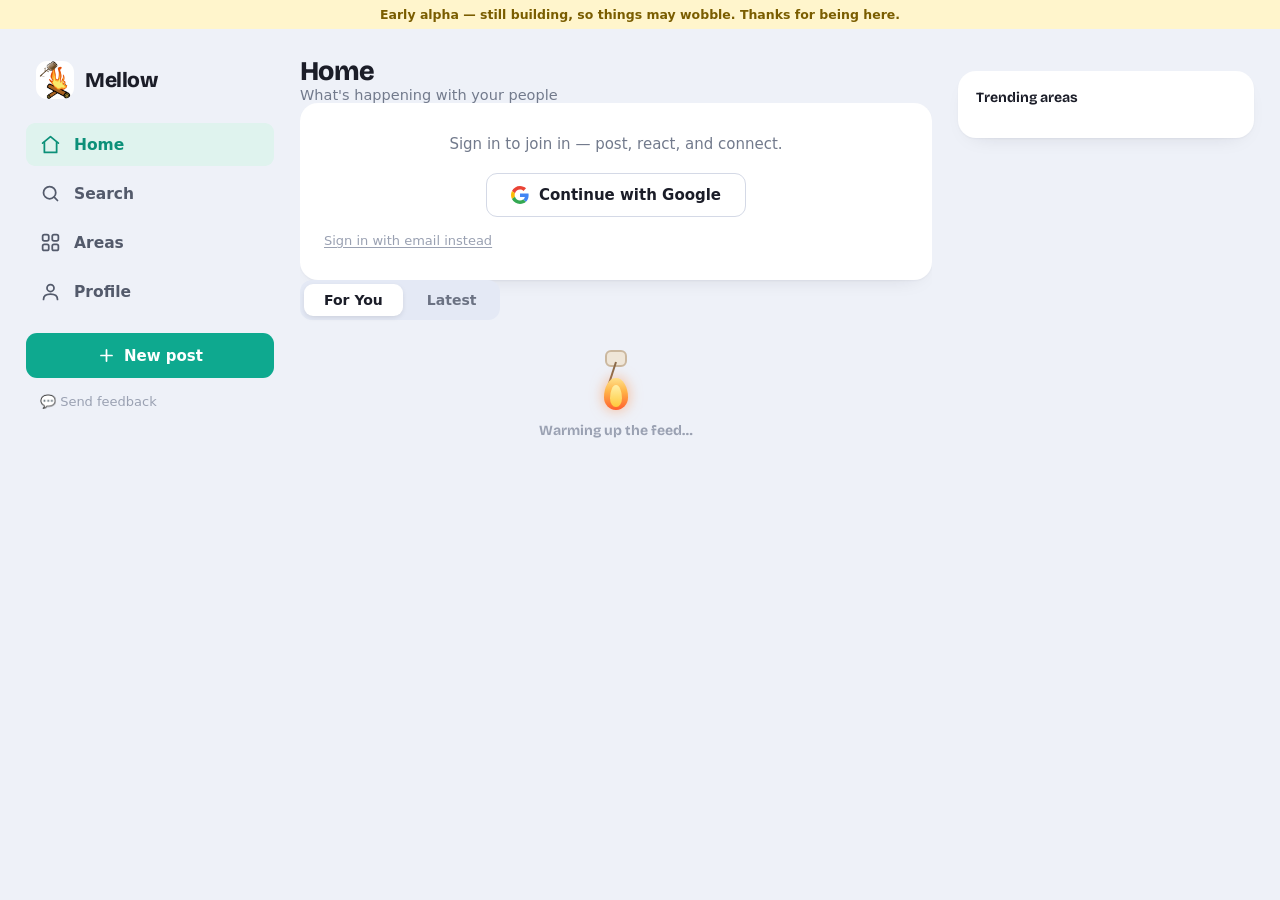
==== app/index.html @ 4ebd5c90 "Add PWA support so Android can install Mellow (WebAPK) Adds a web app manifest (standalone display, " ====
<html>
<head>
  <meta charset="utf-8" />
  <meta name="viewport" content="width=device-width, initial-scale=1" />
  <title>Mellow</title>
  <link rel="icon" href="logo.png" />
  <link rel="manifest" href="manifest.webmanifest" />
  <link rel="apple-touch-icon" href="icon-192.png" />
  <script>if('serviceWorker' in navigator){window.addEventListener('load',function(){navigator.serviceWorker.register('sw.js').catch(function(){});});}</script>
  <meta name="description" content="Social media that's actually on your side — a friendlier, safer place to be online." />
  <meta name="theme-color" content="#0ea98f" />
  <!-- Link preview (Open Graph / Twitter) -->
  <meta property="og:type" content="website" />
  <meta property="og:site_name" content="Mellow" />
  <meta property="og:title" content="Mellow" />
  <meta property="og:description" content="Social media that's actually on your side — a friendlier, safer place to be online." />
  <meta property="og:url" content="https://cooldude1259.github.io/my-social-media/app/index.html" />
  <meta property="og:image" content="https://cooldude1259.github.io/my-social-media/app/logo.png" />
  <meta property="og:image:alt" content="Mellow" />
  <meta name="twitter:card" content="summary_large_image" />
  <meta name="twitter:title" content="Mellow" />
  <meta name="twitter:description" content="Social media that's actually on your side — a friendlier, safer place to be online." />
  <meta name="twitter:image" content="https://cooldude1259.github.io/my-social-media/app/logo.png" />
  <link rel="preconnect" href="https://fonts.googleapis.com">
  <link rel="preconnect" href="https://fonts.gstatic.com" crossorigin>
  <link href="https://fonts.googleapis.com/css2?family=Bricolage+Grotesque:opsz,wght@12..96,500;12..96,600;12..96,700;12..96,800&family=Hanken+Grotesque:wght@400;500;600;700&display=swap" rel="stylesheet">
  <link rel="stylesheet" href="styles.css" />
  <!-- Tally feedback form (popup embed) -->
  <script async src="https://tally.so/widgets/embed.js"></script>
  <!-- Theme helpers: defined inline (no module/Supabase deps) so they are
       always callable from the console — applyTheme/setActiveStyle/etc. -->
  <script>
    (function () {
      var THEME_VARS = [
        'primary','primary-hover','primary-deep','primary-soft','brand-grad',
        'text','text-body','text-soft','text-muted','text-faint','placeholder',
        'bg','surface','surface-2','surface-3','surface-4',
        'border','border-2','border-strong','hairline',
        'like','danger','font-head','font-body',
        'radius-card','radius-btn','radius-pill','shadow-card'
      ];
      var STYLE_KEY = 'ce_active_style';
      function applyTheme(row) {
        if (!row) return;
        var root = document.documentElement.style;
        for (var i = 0; i < THEME_VARS.length; i++) {
          var key = THEME_VARS[i];
          var v = row[key];
          if (v == null) v = row[key.replace(/-/g, '_')];
          if (v != null && v !== '') root.setProperty('--' + key, String(v));
        }
      }
      function clearTheme() {
        var root = document.documentElement.style;
        for (var i = 0; i < THEME_VARS.length; i++) root.removeProperty('--' + THEME_VARS[i]);
      }
      function setActiveStyle(row) {
        applyTheme(row);
        try { localStorage.setItem(STYLE_KEY, JSON.stringify(row)); } catch (e) {}
      }
      function resetActiveStyle() {
        try { localStorage.removeItem(STYLE_KEY); } catch (e) {}
        clearTheme(); // reverts to the :root defaults in styles.css
      }
      window.applyTheme = applyTheme;
      window.clearTheme = clearTheme;
      window.setActiveStyle = setActiveStyle;
      window.resetActiveStyle = resetActiveStyle;
      // Apply a locally-saved style right away (no flash, no dependencies).
      try { var c = localStorage.getItem(STYLE_KEY); if (c) applyTheme(JSON.parse(c)); } catch (e) {}

      // Motion mode: calm by default, "more motion" is opt-in. The html class
      // gates extra animations (CSS) and the escape button (CSS shows it).
      var MOTION_KEY = 'mellow_more_motion';
      function setMoreMotion(on) {
        document.documentElement.classList.toggle('motion-more', !!on);
        try { localStorage.setItem(MOTION_KEY, on ? '1' : '0'); } catch (e) {}
        var t = document.getElementById('moreMotionToggle');
        if (t) t.checked = !!on;
      }
      window.setMoreMotion = setMoreMotion;
      window.isMoreMotion = function () { return document.documentElement.classList.contains('motion-more'); };
      try { if (localStorage.getItem(MOTION_KEY) === '1') document.documentElement.classList.add('motion-more'); } catch (e) {}

      // TADC mode: characters peek in from the bottom corners.
      var TADC_KEY = 'mellow_tadc';
      function setTadc(on) {
        document.documentElement.classList.toggle('tadc', !!on);
        try { localStorage.setItem(TADC_KEY, on ? '1' : '0'); } catch (e) {}
        var t = document.getElementById('tadcToggle');
        if (t) t.checked = !!on;
      }
      window.setTadc = setTadc;
      window.isTadc = function () { return document.documentElement.classList.contains('tadc'); };
      try { if (localStorage.getItem(TADC_KEY) === '1') document.documentElement.classList.add('tadc'); } catch (e) {}
    })();
  </script>
</head>
<body>
  <div id="toast"></div>
  <button id="motionOffBtn" data-act="motion-off">🎢 Turn off more motion</button>
  <div id="tadcOverlay" aria-hidden="true"></div>
  <img id="tadcLeft" class="tadc-corner tadc-left" src="scene.avif" alt="" aria-hidden="true" onerror="this.remove()" />
  <img id="tadcRight" class="tadc-corner tadc-right" src="pomni.avif" alt="" aria-hidden="true" onerror="this.remove()" />
  <div class="alpha-banner">Early alpha — still building, so things may wobble. Thanks for being here.</div>

  <!-- Mobile top bar -->
  <div class="mobile-top-bar">
    <div class="brand" style="padding:0">
      <div class="logo-mark" style="width:32px;height:32px;font-size:17px;border-radius:9px"><img src="logo.png" alt="Mellow" onerror="this.replaceWith(document.createTextNode('M'))"></div>
      <div class="brand-name" style="font-size:18px">Mellow</div>
    </div>
    <span class="av hidden" id="mobileAvatar" style="width:32px;height:32px;font-size:13px;background:var(--primary);cursor:pointer"></span>
  </div>

  <div class="shell">
    <!-- Sidebar -->
    <aside class="sidebar">
      <div class="brand">
        <div class="logo-mark"><img src="logo.png" alt="Mellow" onerror="this.replaceWith(document.createTextNode('M'))"></div>
        <div class="brand-name">Mellow</div>
      </div>
      <button class="nav-item active" id="navHome" data-screen="home">
        <svg viewBox="0 0 24 24" fill="none" stroke="currentColor" stroke-width="2" stroke-linecap="round" stroke-linejoin="round"><path d="M3 10.5 12 3l9 7.5"/><path d="M5 9.5V21h14V9.5"/></svg>
        Home
      </button>
      <button class="nav-item" id="navSearch" data-screen="search">
        <svg viewBox="0 0 24 24" fill="none" stroke="currentColor" stroke-width="2" stroke-linecap="round" stroke-linejoin="round"><circle cx="11" cy="11" r="7"/><path d="m20 20-3.2-3.2"/></svg>
        Search
      </button>
      <button class="nav-item" id="navAreas" data-screen="areas">
        <svg viewBox="0 0 24 24" fill="none" stroke="currentColor" stroke-width="2" stroke-linecap="round" stroke-linejoin="round"><rect x="3" y="3" width="7" height="7" rx="2"/><rect x="14" y="3" width="7" height="7" rx="2"/><rect x="3" y="14" width="7" height="7" rx="2"/><rect x="14" y="14" width="7" height="7" rx="2"/></svg>
        Areas
      </button>
      <button class="nav-item" id="navProfile" data-screen="profile">
        <svg viewBox="0 0 24 24" fill="none" stroke="currentColor" stroke-width="2" stroke-linecap="round" stroke-linejoin="round"><circle cx="12" cy="8" r="4"/><path d="M4 21c0-4 3.6-6 8-6s8 2 8 6"/></svg>
        Profile
      </button>
      <button class="new-post-btn" id="sidebarNewPost">
        <svg viewBox="0 0 24 24" fill="none" stroke="currentColor" stroke-width="2.2" stroke-linecap="round"><path d="M12 5v14M5 12h14"/></svg>
        New post
      </button>
      <div class="me-row hidden" id="sidebarMe">
        <span class="av" id="sidebarAvatar" style="width:38px;height:38px;font-size:15px;background:var(--primary)"></span>
        <div>
          <div class="me-name" id="sidebarName"></div>
          <div class="me-sub">You</div>
        </div>
      </div>
      <button class="signout-btn" data-act="feedback">💬 Send feedback</button>
      <button class="signout-btn hidden" id="signOutBtn">Sign out</button>
      <!-- kept hidden for JS compat -->
      <button class="hidden" id="myReportsBtn"></button>
      <button class="hidden" id="authUser"></button>
      <span class="hidden" id="userName"></span>
    </aside>

    <!-- Center column -->
    <main class="center-col">

      <!-- Home screen -->
      <div id="homeView">
        <div>
          <div class="page-head"><h1>Home</h1></div>
          <p class="page-sub">What's happening with your people</p>
        </div>
        <div class="chips hidden" id="areaStrip"></div>
        <div id="announcements"></div>

        <div class="signin-card" id="signinPrompt">
          <p>Sign in to join in — post, react, and connect.</p>
          <button class="btn-google" id="signInBtn">
            <svg viewBox="0 0 48 48" aria-hidden="true">
              <path fill="#EA4335" d="M24 9.5c3.54 0 6.71 1.22 9.21 3.6l6.85-6.85C35.9 2.38 30.47 0 24 0 14.62 0 6.51 5.38 2.56 13.22l7.98 6.19C12.43 13.72 17.74 9.5 24 9.5z"/>
              <path fill="#4285F4" d="M46.98 24.55c0-1.57-.15-3.09-.38-4.55H24v9.02h12.94c-.58 2.96-2.26 5.48-4.78 7.18l7.73 6c4.51-4.18 7.09-10.36 7.09-17.65z"/>
              <path fill="#FBBC05" d="M10.53 28.59c-.48-1.45-.76-2.99-.76-4.59s.27-3.14.76-4.59l-7.98-6.19C.92 16.46 0 20.12 0 24c0 3.88.92 7.54 2.56 10.78l7.97-6.19z"/>
              <path fill="#34A853" d="M24 48c6.48 0 11.93-2.13 15.89-5.81l-7.73-6c-2.15 1.45-4.92 2.3-8.16 2.3-6.26 0-11.57-4.22-13.47-9.91l-7.98 6.19C6.51 42.62 14.62 48 24 48z"/>
            </svg>
            Continue with Google
          </button>
          <button class="email-auth-toggle" id="emailAuthToggle">Sign in with email instead</button>
          <div class="email-auth-form" id="emailAuthForm">
            <input type="email" id="emailAuthEmail" placeholder="Email" autocomplete="email" />
            <input type="password" id="emailAuthPassword" placeholder="Password" autocomplete="current-password" />
            <button type="button" class="btn-email" id="emailAuthSubmit">Sign in</button>
            <div class="email-auth-err" id="emailAuthErr"></div>
          </div>
        </div>

        <div class="post-prompt hidden" id="postPrompt">
          <span class="av" id="promptAvatar" style="width:40px;height:40px;font-size:16px;background:var(--primary)"></span>
          <div class="post-prompt-fake">Share something with your people…</div>
          <button class="post-prompt-btn" id="postPromptBtn">Post</button>
        </div>

        <form class="composer-card hidden" id="composer">
          <div class="composer-row">
            <span class="av" id="composerAvatar" style="width:40px;height:40px;font-size:16px;background:var(--primary)"></span>
            <input class="composer-title-input" id="title" type="text" maxlength="200" placeholder="Add a title (optional)" />
          </div>
          <textarea class="composer-body-input" id="content" rows="3" maxlength="4000" placeholder="What do you want to share?"></textarea>
          <div class="composer-bar">
            <div class="area-picks" id="areaPicks"></div>
            <button type="submit" class="composer-submit" id="postBtn">Post</button>
          </div>
          <div class="status-msg" id="status"></div>
        </form>

        <div class="feed-tabs" id="feedToggle">
          <button class="feed-tab active" id="tabForYou">For You</button>
          <button class="feed-tab" id="tabLatest">Latest</button>
          <video id="tabTransition" class="tab-transition" muted playsinline preload="auto" aria-hidden="true"></video>
        </div>

        <div id="posts"><div class="mellow-loader"><div class="ml-stage"><span class="ml-marsh"></span><span class="ml-stick"></span><span class="ml-flame"></span></div><div class="ml-label">Warming up the feed…</div></div></div>
      </div>

      <!-- Search screen -->
      <div id="searchView" class="hidden">
        <div>
          <div class="page-head"><h1>Search</h1></div>
          <p class="page-sub">Find posts and people</p>
        </div>
        <div class="searchbox">
          <svg viewBox="0 0 24 24" fill="none" stroke="currentColor" stroke-width="2" stroke-linecap="round" stroke-linejoin="round"><circle cx="11" cy="11" r="7"/><path d="m20 20-3.2-3.2"/></svg>
          <input id="searchInput" type="text" placeholder="Search posts and people…" autocomplete="off" />
          <button class="search-clear-btn hidden" id="searchClear">×</button>
        </div>
        <!-- hidden legacy refs -->
        <div class="hidden" id="searchBar"></div>
        <div id="searchResults"><p class="empty">Start typing to search…</p></div>
      </div>

      <!-- Areas screen -->
      <div id="areasView" class="hidden">
        <div>
          <div class="page-head"><h1>Areas</h1></div>
          <p class="page-sub">Jump into a corner of the community</p>
        </div>
        <div class="areas-grid" id="areasGrid"></div>
        <button class="suggest-area-btn-big" id="suggestAreaTrigger" style="margin-top:14px">+ Suggest an area</button>
      </div>

      <!-- Profile screen -->
      <div id="profileView" class="hidden">
        <div id="profileBody"></div>
      </div>

      <!-- My Reports screen -->
      <div id="myReportsView" class="hidden">
        <div class="page-head" style="margin-bottom:4px"><h1>My Reports</h1></div>
        <p class="page-sub" style="margin-bottom:16px">Track the status of your submitted reports</p>
        <!-- hidden legacy button -->
        <button class="hidden" id="backToFeedBtn"></button>
        <button class="hidden" id="backBtn"></button>
        <div id="reportsList"><p class="empty">No reports yet.</p></div>
      </div>

    </main>

    <!-- Right rail -->
    <aside class="right-rail">
      <div id="railAnnouncement"></div>
      <div class="rail-card">
        <img class="rail-gif" src="trending.gif" alt="" aria-hidden="true" onerror="this.remove()" />
        <p class="rail-title">Trending areas</p>
        <div id="railAreas"></div>
      </div>
    </aside>
  </div>

  <!-- Mobile bottom tab bar -->
  <nav class="mobile-tabbar">
    <button class="tab-item active" data-screen="home">
      <svg viewBox="0 0 24 24" fill="none" stroke="currentColor" stroke-width="2" stroke-linecap="round" stroke-linejoin="round"><path d="M3 10.5 12 3l9 7.5"/><path d="M5 9.5V21h14V9.5"/></svg>
      Home
    </button>
    <button class="tab-item" data-screen="search">
      <svg viewBox="0 0 24 24" fill="none" stroke="currentColor" stroke-width="2" stroke-linecap="round" stroke-linejoin="round"><circle cx="11" cy="11" r="7"/><path d="m20 20-3.2-3.2"/></svg>
      Search
    </button>
    <button class="fab-tab" id="fabNewPost">
      <svg viewBox="0 0 24 24" fill="none" stroke="currentColor" stroke-width="2.4" stroke-linecap="round"><path d="M12 5v14M5 12h14"/></svg>
    </button>
    <button class="tab-item" data-screen="areas">
      <svg viewBox="0 0 24 24" fill="none" stroke="currentColor" stroke-width="2" stroke-linecap="round" stroke-linejoin="round"><rect x="3" y="3" width="7" height="7" rx="2"/><rect x="14" y="3" width="7" height="7" rx="2"/><rect x="3" y="14" width="7" height="7" rx="2"/><rect x="14" y="14" width="7" height="7" rx="2"/></svg>
      Areas
    </button>
    <button class="tab-item" data-screen="profile">
      <svg viewBox="0 0 24 24" fill="none" stroke="currentColor" stroke-width="2" stroke-linecap="round" stroke-linejoin="round"><circle cx="12" cy="8" r="4"/><path d="M4 21c0-4 3.6-6 8-6s8 2 8 6"/></svg>
      Profile
    </button>
  </nav>

  <!-- Report Modal -->
  <div class="modal-overlay" id="reportModal">
    <div class="modal-dialog">
      <button class="modal-close" id="reportModalClose">×</button>
      <div class="modal-header">Report <span id="reportWhat"></span></div>
      <div class="modal-body">
        <textarea id="reportReason" maxlength="1000" placeholder="Tell us why you're reporting this (required)"></textarea>
        <div id="reportStatus" style="text-align:center;min-height:20px;font-size:14px;color:var(--primary)"></div>
      </div>
      <div class="modal-footer">
        <button class="btn-cancel" id="reportCancel">Cancel</button>
        <button class="btn-primary-modal" id="reportSubmit">Submit Report</button>
      </div>
    </div>
  </div>

  <!-- Suggest Area Modal -->
  <div class="modal-overlay" id="suggestAreaModal">
    <div class="modal-dialog">
      <button class="modal-close" id="suggestAreaClose">×</button>
      <div class="modal-header">Suggest an Area</div>
      <div class="modal-body">
        <p style="color:#727a8c;font-size:13px">Suggestions are reviewed by admins. You'll stay anonymous.</p>
        <input id="suggestAreaName" type="text" maxlength="50" placeholder="Area name (required)" />
        <textarea id="suggestAreaReason" maxlength="300" placeholder="Why would this be useful? (optional)" style="min-height:80px"></textarea>
        <div id="suggestAreaStatus" style="text-align:center;min-height:18px;font-size:14px;color:var(--primary)"></div>
      </div>
      <div class="modal-footer">
        <button class="btn-cancel" id="suggestAreaCancel">Cancel</button>
        <button class="btn-primary-modal" id="suggestAreaSubmit">Submit Suggestion</button>
      </div>
    </div>
  </div>

  <!-- Settings Modal -->
  <div class="modal-overlay" id="settingsModal">
    <div class="modal-dialog">
      <button class="modal-close" data-act="close-settings">×</button>
      <div class="modal-header">⚙️ Settings</div>
      <div class="modal-body">
        <label class="setting-row">
          <div class="setting-text">
            <div class="setting-title">Add more motion</div>
            <div class="setting-sub">Mellow keeps things calm by default. Turn this on for extra playful animation — you can switch it off any time from the button up top.</div>
          </div>
          <span class="switch"><input type="checkbox" id="moreMotionToggle" /><span class="switch-track"></span></span>
        </label>
        <label class="setting-row">
          <div class="setting-text">
            <div class="setting-title">🎪 TADC mode</div>
            <div class="setting-sub">A little circus chaos — friends peek in from the bottom corners.</div>
          </div>
          <span class="switch"><input type="checkbox" id="tadcToggle" /><span class="switch-track"></span></span>
        </label>
      </div>
      <div class="modal-footer">
        <button class="btn-primary-modal" data-act="close-settings">Done</button>
      </div>
    </div>
  </div>

  <script type="module" src="script.js"></script>
</body>
</html>
---- app/styles.css ----
/* ===========================================================================
   Mellow — design tokens
   Edit a value here once and it updates everywhere it's used below.
   =========================================================================== */
:root{
  /* Brand / primary */
  --primary:#0ea98f;
  --primary-hover:#0b8f78;
  --primary-deep:#0c9079;
  --primary-soft:#dff3ee;
  --brand-grad:linear-gradient(135deg,#19c3a6,#0e9f88);

  /* Text */
  --text:#1b1d28;
  --text-body:#3a4052;
  --text-soft:#535a6b;
  --text-muted:#727a8c;
  --text-faint:#9aa1b2;
  --placeholder:#b3bacb;

  /* Surfaces */
  --bg:#eef1f8;
  --surface:#fff;
  --surface-2:#f7f8fc;
  --surface-3:#f1f4fb;
  --surface-4:#e4e9f5;

  /* Borders */
  --border:#e6eaf3;
  --border-2:#dde3f0;
  --border-strong:#d4d9e6;
  --hairline:#eef1f7;

  /* Accents */
  --like:#ff4d6d;
  --danger:#e85555;

  /* Typography */
  --font-head:'Bricolage Grotesque',sans-serif;
  --font-body:'Hanken Grotesque',system-ui,sans-serif;

  /* Shape */
  --radius-card:18px;
  --radius-btn:11px;
  --radius-pill:999px;

  /* Elevation */
  --shadow-card:0 1px 2px rgba(27,29,40,.04),0 8px 24px -16px rgba(27,29,40,.22);

  /* Motion */
  --t:.12s;
  --ease-squish:cubic-bezier(.34,1.56,.64,1); /* springy bounce-back */
  --ease-soft:cubic-bezier(.22,.61,.36,1);    /* calm slow-out */
}

*,*::before,*::after{box-sizing:border-box;margin:0;padding:0}
body{font-family:var(--font-body);color:var(--text);background:var(--bg);min-height:100vh;-webkit-font-smoothing:antialiased}

/* Shell */
.shell{display:grid;grid-template-columns:248px minmax(0,1fr) 296px;gap:26px;padding:26px;align-items:start;max-width:1400px;margin:0 auto}

/* Sidebar */
.sidebar{position:sticky;top:26px;display:flex;flex-direction:column;gap:6px}
.brand{display:flex;align-items:center;gap:11px;padding:6px 10px 18px}
.logo-mark{width:38px;height:38px;border-radius:var(--radius-btn);background:var(--brand-grad);display:flex;align-items:center;justify-content:center;color:var(--surface);font-family:var(--font-head);font-weight:800;font-size:20px;flex:0 0 auto}
.logo-mark img{width:100%;height:100%;object-fit:contain;border-radius:inherit;display:block}
.logo-mark:has(img){background:none}
.brand-name{font-family:var(--font-head);font-weight:800;font-size:21px;letter-spacing:-.02em;color:var(--text)}
.nav-item{display:flex;align-items:center;gap:13px;padding:11px 14px;border-radius:9px;color:var(--text-soft);font-weight:600;font-size:15.5px;cursor:pointer;border:none;background:none;text-align:left;width:100%;transition:background var(--t),color var(--t);font-family:var(--font-body)}
.nav-item:hover{background:var(--surface-4)}
.nav-item.active{background:var(--primary-soft);color:var(--primary-deep);font-weight:700}
.nav-item svg{width:21px;height:21px;flex:0 0 auto}
.new-post-btn{margin-top:14px;display:flex;align-items:center;justify-content:center;gap:8px;background:var(--primary);color:var(--surface);border:none;font-family:var(--font-body);font-weight:700;font-size:15px;padding:13px;border-radius:var(--radius-btn);cursor:pointer;transition:background var(--t);width:100%}
.new-post-btn:hover{background:var(--primary-hover)}
.new-post-btn svg{width:19px;height:19px;flex:0 0 auto}
.me-row{display:flex;align-items:center;gap:11px;padding:12px 10px;border-radius:13px;cursor:pointer;margin-top:16px;transition:background var(--t)}
.me-row:hover{background:var(--surface-4)}
.me-name{font-weight:700;font-size:14px;color:var(--text)}
.me-sub{font-size:12.5px;color:var(--text-faint)}
.signout-btn{margin-top:4px;background:none;border:none;color:var(--text-faint);font-family:var(--font-body);font-size:13px;padding:6px 14px;cursor:pointer;text-align:left;border-radius:9px;width:100%;transition:background var(--t)}
.signout-btn:hover{background:var(--surface-3);color:var(--text-soft)}

/* Center column */
.center-col{min-width:0;display:flex;flex-direction:column;gap:16px;padding-bottom:40px;overflow-x:clip}
#posts,#searchResults,#profilePosts{display:flex;flex-direction:column;gap:16px}

/* Right rail */
.right-rail{position:sticky;top:26px;display:flex;flex-direction:column;gap:16px}
.rail-card{background:var(--surface);border-radius:var(--radius-card);padding:18px;box-shadow:var(--shadow-card)}
.rail-title{font-family:var(--font-head);font-size:14px;font-weight:700;color:var(--text);margin:0 0 14px}
.ann-card{background:linear-gradient(135deg,#fff4ec,#ffe9ef);border:1px solid #ffd9c2;border-radius:var(--radius-card);padding:17px}
.ann-label{font-family:var(--font-head);font-size:11px;font-weight:800;letter-spacing:.08em;text-transform:uppercase;color:#ff6b3d;margin:0 0 7px}
.ann-title-text{font-family:var(--font-head);font-size:16px;font-weight:700;margin:0 0 5px;color:var(--text)}
.ann-body-text{font-size:13.5px;line-height:1.5;color:#6a5043;margin:0}
.rail-row{display:flex;align-items:center;gap:11px;padding:9px 0;cursor:pointer}
.rail-row+.rail-row{border-top:1px solid var(--surface-3)}
.rail-row-name{font-weight:700;font-size:14px}
.rail-row-sub{font-size:12.5px;color:var(--text-faint)}
.rail-count{margin-left:auto;font-size:13px;font-weight:700;color:var(--primary)}

/* Avatars */
.av{border-radius:50%;display:flex;align-items:center;justify-content:center;color:var(--surface);font-weight:700;font-family:var(--font-body);flex:0 0 auto;line-height:1;object-fit:cover}
img.av{background:var(--surface-4)}

/* Page header */
.page-head{display:flex;align-items:baseline;gap:12px}
.page-head h1{font-family:var(--font-head);font-size:27px;font-weight:800;letter-spacing:-.02em}
.page-sub{color:var(--text-muted);font-size:14.5px}

/* Area chips */
.chips{display:flex;gap:9px;overflow-x:auto;padding:2px 0 4px;scrollbar-width:none}
.chips::-webkit-scrollbar{display:none}
.chip{flex:0 0 auto;border:1px solid var(--border-2);background:var(--surface);color:#525a6c;font-family:var(--font-body);font-weight:600;font-size:13.5px;padding:8px 15px;border-radius:var(--radius-pill);cursor:pointer;display:flex;align-items:center;gap:7px;white-space:nowrap;transition:border-color var(--t)}
.chip:hover{border-color:#bcc6db}
.chip.active{color:var(--surface);border-color:transparent}
.chip-dot{width:8px;height:8px;border-radius:50%;flex:0 0 auto}
.suggest-chip{flex:0 0 auto;background:none;border:1px dashed #c2cbe0;color:var(--text-faint);font-family:var(--font-body);font-weight:600;font-size:13px;padding:8px 15px;border-radius:var(--radius-pill);cursor:pointer;white-space:nowrap;transition:border-color var(--t),color var(--t)}
.suggest-chip:hover{border-color:var(--text-faint);color:var(--text-soft)}

/* Post prompt */
.post-prompt{display:flex;align-items:center;gap:12px;background:var(--surface);border-radius:var(--radius-card);padding:13px 15px;box-shadow:var(--shadow-card);cursor:text}
.post-prompt-fake{flex:1;color:var(--text-faint);font-size:15px;font-weight:500}
.post-prompt-btn{flex:0 0 auto;background:var(--primary);color:var(--surface);border:none;font-family:var(--font-body);font-weight:700;font-size:14px;padding:9px 18px;border-radius:var(--radius-btn);cursor:pointer;transition:background var(--t)}
.post-prompt-btn:hover{background:var(--primary-hover)}

/* Composer */
.composer-card{background:var(--surface);border-radius:var(--radius-card);padding:18px;box-shadow:var(--shadow-card)}
.composer-row{display:flex;align-items:center;gap:11px;margin-bottom:13px}
.composer-title-input{width:100%;border:none;font-family:var(--font-head);font-weight:700;font-size:18px;color:var(--text);outline:none;background:none}
.composer-title-input::placeholder{color:var(--placeholder)}
.composer-body-input{width:100%;border:none;background:none;font-family:var(--font-body);font-size:15px;line-height:1.5;color:var(--text-body);outline:none;resize:none;min-height:62px}
.composer-body-input::placeholder{color:var(--placeholder)}
.composer-bar{display:flex;align-items:center;gap:9px;margin-top:6px;padding-top:13px;border-top:1px solid var(--hairline)}
.area-picks{display:flex;gap:7px;flex-wrap:wrap;flex:1;min-width:0}
.area-pick{border:1px solid var(--border-2);background:var(--surface);color:#525a6c;font-family:var(--font-body);font-weight:600;font-size:12.5px;padding:6px 12px;border-radius:var(--radius-pill);cursor:pointer;display:flex;align-items:center;gap:6px;transition:background var(--t);white-space:nowrap}
.area-pick.active{color:var(--surface);border-color:transparent}
.composer-submit{background:var(--primary);color:var(--surface);border:none;font-family:var(--font-body);font-weight:700;font-size:14.5px;padding:10px 22px;border-radius:var(--radius-btn);cursor:pointer;flex:0 0 auto;transition:background var(--t)}
.composer-submit:hover{background:var(--primary-hover)}
.composer-submit:disabled{background:#c2cbe0;cursor:default}

/* Feed tabs */
.feed-tabs{display:flex;gap:4px;background:var(--surface-4);padding:4px;border-radius:12px;width:max-content}
.feed-tab{border:none;background:none;font-family:var(--font-body);font-weight:700;font-size:14px;color:#6b7283;padding:8px 20px;border-radius:9px;cursor:pointer;transition:background var(--t),color var(--t)}
.feed-tab.active{background:var(--surface);color:var(--text);box-shadow:0 2px 6px -2px rgba(27,29,40,.18)}
.feed-tabs{position:relative}
.tab-transition{position:absolute;inset:0;width:100%;height:100%;object-fit:cover;border-radius:12px;opacity:0;pointer-events:none;transition:opacity .18s ease}
.tab-transition.show{opacity:1}

/* Post card */
.card{background:var(--surface);border-radius:var(--radius-card);padding:18px 19px;box-shadow:var(--shadow-card)}
.phead{display:flex;align-items:center;gap:11px;margin-bottom:13px}
.pinfo{min-width:0;flex:1}
.pauthor{font-weight:700;font-size:15px;color:var(--text);cursor:pointer;white-space:nowrap}
.pauthor.nolink{cursor:default}
.pmeta{font-size:12.5px;color:var(--text-faint)}
.abadge{font-size:11.5px;font-weight:700;padding:4px 10px;border-radius:var(--radius-pill);margin-left:auto;white-space:nowrap;flex:0 0 auto}
.ptitle{font-family:var(--font-head);font-size:18px;font-weight:700;letter-spacing:-.01em;margin:0 0 5px}
.pbody{font-size:15px;line-height:1.55;color:var(--text-body);margin:0;white-space:pre-wrap;word-break:break-word}
.ptags{display:flex;flex-wrap:wrap;gap:7px;margin-top:12px}
.ptag{font-size:12.5px;color:#677088;background:var(--surface-3);padding:4px 11px;border-radius:8px;font-weight:600}
.pacts{display:flex;align-items:center;gap:8px;margin-top:14px;padding-top:13px;border-top:1px solid var(--hairline)}
.pact{display:flex;align-items:center;gap:7px;border:none;background:none;color:#6b7283;font-family:var(--font-body);font-weight:600;font-size:14px;padding:7px 11px;border-radius:10px;cursor:pointer;transition:background var(--t)}
.pact:hover{background:var(--surface-3)}
.pact svg{width:18px;height:18px}
.pact.liked{color:var(--like)}
.pact.liked svg{fill:var(--like)}
.pact.del-act{margin-left:auto;color:var(--danger)}
.pact.del-act:hover{background:rgba(239,68,68,.08)}

/* Post menu */
.post-menu{position:relative;margin-left:auto}
.post-menu-btn{background:none;border:none;color:var(--text-faint);font-size:18px;line-height:1;cursor:pointer;padding:4px 8px;border-radius:8px;transition:background var(--t),color var(--t)}
.post-menu-btn:hover{background:var(--surface-3);color:var(--text-soft)}
.post-menu-dropdown{position:absolute;top:100%;right:0;background:var(--surface);border:1px solid var(--border);border-radius:12px;min-width:150px;box-shadow:0 4px 16px rgba(27,29,40,.14);z-index:100;display:none}
.post-menu-dropdown.open{display:block}
.post-menu-dropdown button{display:block;width:100%;text-align:left;background:none;border:none;color:var(--text-body);padding:10px 14px;font-size:14px;font-family:var(--font-body);cursor:pointer;transition:background var(--t)}
.post-menu-dropdown button:first-child{border-radius:11px 11px 0 0}
.post-menu-dropdown button:last-child{border-radius:0 0 11px 11px}
.post-menu-dropdown button:hover{background:var(--surface-3)}

/* Announcement feed banner */
.announcement{position:relative;border-radius:var(--radius-card);padding:17px 44px 17px 17px;background:linear-gradient(135deg,#fff4ec,#ffe9ef);border:1px solid #ffd9c2}
.announcement .ann-label{font-family:var(--font-head);font-size:11px;font-weight:800;letter-spacing:.08em;text-transform:uppercase;color:#ff6b3d;margin:0 0 7px}
.announcement .ann-title{font-family:var(--font-head);font-size:16px;font-weight:700;margin:0 0 5px;color:var(--text)}
.announcement .ann-body{font-size:13.5px;line-height:1.5;color:#6a5043;white-space:pre-wrap;word-break:break-word}
.announcement .ann-time{font-size:11px;color:var(--text-faint);margin-top:8px}
.announcement .ann-dismiss{position:absolute;top:10px;right:12px;cursor:pointer;color:var(--text-faint);background:none;border:none;font-size:20px;line-height:1;transition:color var(--t)}
.announcement .ann-dismiss:hover{color:var(--text-soft)}

/* Search */
.searchbox{display:flex;align-items:center;gap:10px;background:var(--surface);border:1px solid #e2e7f1;border-radius:14px;padding:12px 16px;box-shadow:0 1px 2px rgba(27,29,40,.04)}
.searchbox input{flex:1;border:none;outline:none;font-family:var(--font-body);font-size:15px;color:var(--text);background:none}
.searchbox input::placeholder{color:var(--placeholder)}
.searchbox svg{width:19px;height:19px;color:var(--text-faint);flex:0 0 auto}
.search-clear-btn{background:none;border:none;color:var(--text-faint);font-size:20px;cursor:pointer;line-height:1;padding:0 4px}
.search-clear-btn:hover{color:var(--text-soft)}
.search-heading{font-size:12px;font-weight:700;letter-spacing:.05em;text-transform:uppercase;color:var(--text-faint);margin:12px 2px 6px}
.user-result{display:flex;align-items:center;gap:12px;background:var(--surface);border-radius:14px;padding:13px 16px;cursor:pointer;box-shadow:0 1px 2px rgba(27,29,40,.04),0 8px 24px -18px rgba(27,29,40,.2);transition:transform var(--t)}
.user-result:hover{transform:translateY(-1px)}
.user-result-name{font-weight:700;font-size:14px;color:var(--text)}

/* Areas grid */
.areas-grid{display:grid;grid-template-columns:repeat(2,1fr);gap:14px}
.area-card{border-radius:var(--radius-card);padding:18px;cursor:pointer;color:var(--surface);position:relative;overflow:hidden;min-height:118px;display:flex;flex-direction:column;justify-content:flex-end;box-shadow:0 10px 26px -14px rgba(27,29,40,.5);transition:transform var(--t)}
.area-card:hover{transform:translateY(-2px)}
.area-icon{position:absolute;top:14px;right:15px;font-size:26px;opacity:.9}
.area-name{font-family:var(--font-head);font-size:19px;font-weight:800;margin:0}
.area-blurb{font-size:13px;opacity:.93;margin:4px 0 0;line-height:1.35}
.area-count{font-size:12.5px;opacity:.82;margin:7px 0 0;font-weight:600}
.suggest-area-btn-big{display:flex;align-items:center;justify-content:center;padding:14px;border-radius:var(--radius-card);border:2px dashed #c2cbe0;background:none;color:var(--text-faint);font-family:var(--font-body);font-weight:700;font-size:15px;cursor:pointer;transition:border-color var(--t),color var(--t);width:100%}
.suggest-area-btn-big:hover{border-color:var(--text-faint);color:var(--text-soft)}

/* Profile */
.profile-card{background:var(--surface);border-radius:20px;overflow:hidden;box-shadow:0 1px 2px rgba(27,29,40,.04),0 10px 30px -18px rgba(27,29,40,.3)}
.profile-banner{height:96px;background:linear-gradient(120deg,#0ea98f,#19c3a6 50%,#ffb347)}
.profile-inner{padding:0 22px 22px}
.profile-av{margin-top:-44px;border:5px solid var(--surface)}
.profile-name{font-family:var(--font-head);font-size:23px;font-weight:800;margin:11px 0 2px;letter-spacing:-.01em}
.profile-handle{color:#8b93a5;font-size:14px;margin:0}
.profile-bio{font-size:14.5px;line-height:1.55;color:var(--text-body);margin:13px 0}
.profile-stats{display:flex;gap:26px;margin:14px 0 4px}
.profile-stat b{font-family:var(--font-head);font-size:19px;font-weight:800;display:block}
.profile-stat span{font-size:12.5px;color:#8b93a5}
.ghost-btn{border:1px solid var(--border-strong);background:var(--surface);color:var(--text);font-family:var(--font-body);font-weight:700;font-size:14px;padding:9px 18px;border-radius:var(--radius-btn);cursor:pointer;transition:background var(--t);margin-top:10px}
.ghost-btn:hover{background:var(--surface-3)}
.section-label{font-size:12px;font-weight:700;letter-spacing:.05em;text-transform:uppercase;color:var(--text-faint);margin:16px 0 8px}
.profile-edit textarea{width:100%;background:var(--surface-2);border:1px solid var(--border);color:var(--text);border-radius:var(--radius-btn);padding:10px 12px;font-family:var(--font-body);font-size:14px;outline:none;margin-bottom:8px}
.profile-edit textarea:focus{border-color:var(--primary)}
.profile-audiences .label{font-size:12px;color:var(--text-faint);margin-bottom:6px}

/* Sign-in card */
.signin-card{background:var(--surface);border-radius:var(--radius-card);padding:32px 24px;text-align:center;box-shadow:var(--shadow-card)}
.signin-card p{color:var(--text-muted);margin-bottom:20px;font-size:15px}
.btn-google{display:inline-flex;align-items:center;gap:10px;background:var(--surface);color:var(--text);border:1px solid var(--border-strong);font-family:var(--font-body);font-weight:700;font-size:15px;padding:12px 24px;border-radius:var(--radius-btn);cursor:pointer;transition:background var(--t),box-shadow var(--t)}
.btn-google:hover{background:var(--surface-2);box-shadow:0 2px 8px rgba(27,29,40,.12)}
.btn-google svg{width:18px;height:18px}
.email-auth-toggle{display:block;margin-top:16px;font-size:13px;color:var(--text-faint);background:none;border:none;cursor:pointer;font-family:var(--font-body);padding:0;text-decoration:underline;text-underline-offset:2px}
.email-auth-toggle:hover{color:var(--primary)}
.email-auth-form{display:none;margin-top:16px;text-align:left}
.email-auth-form.open{display:block}
.email-auth-form input{width:100%;box-sizing:border-box;padding:10px 14px;border:1px solid var(--border-strong);border-radius:9px;font-family:var(--font-body);font-size:14px;margin-bottom:8px;outline:none;transition:border-color var(--t)}
.email-auth-form input:focus{border-color:var(--primary)}
.email-auth-form .btn-email{width:100%;background:var(--primary);color:var(--surface);border:none;border-radius:9px;padding:10px;font-family:var(--font-body);font-weight:700;font-size:14px;cursor:pointer;transition:background var(--t)}
.email-auth-form .btn-email:hover{background:var(--primary-hover)}
.email-auth-err{display:none;color:#e53935;font-size:13px;margin-top:6px;text-align:center}

/* Toast */
#toast{position:fixed;top:0;left:0;right:0;z-index:9999;padding:14px 20px;text-align:center;font-size:15px;font-weight:600;transform:translateY(-100%);transition:transform .3s ease;pointer-events:none;font-family:var(--font-body)}
#toast.show{transform:translateY(0);pointer-events:auto}
#toast.error{background:rgba(220,38,38,.92);color:#fee2e2;border-bottom:1px solid rgba(248,113,113,.5);backdrop-filter:blur(8px)}
#toast.info{background:rgba(14,169,143,.92);color:var(--surface);border-bottom:1px solid rgba(14,169,143,.5);backdrop-filter:blur(8px)}

/* Modals */
.modal-overlay{position:fixed;inset:0;background:rgba(27,29,40,.5);display:none;z-index:2000;align-items:center;justify-content:center}
.modal-overlay.open{display:flex}
.modal-dialog{background:var(--surface);border-radius:var(--radius-card);padding:24px;max-width:480px;width:90%;box-shadow:0 8px 32px rgba(27,29,40,.2)}
.modal-header{font-size:18px;font-weight:700;margin-bottom:16px;color:var(--text);font-family:var(--font-head)}
.modal-close{float:right;background:none;border:none;color:var(--text-faint);font-size:24px;cursor:pointer;line-height:1;padding:0;width:24px;height:24px;transition:color var(--t)}
.modal-close:hover{color:var(--text)}
.modal-body{display:flex;flex-direction:column;gap:12px}
.modal-body textarea,.modal-body input{width:100%;background:var(--surface-2);border:1px solid var(--border);color:var(--text);border-radius:var(--radius-btn);padding:12px 14px;font-family:var(--font-body);font-size:14px;outline:none;resize:vertical;min-height:80px}
.modal-body input{min-height:auto;resize:none}
.modal-body textarea:focus,.modal-body input:focus{border-color:var(--primary)}
.modal-footer{display:flex;gap:10px;margin-top:16px;justify-content:flex-end}
.modal-footer button{padding:9px 20px;font-size:14px;border-radius:var(--radius-btn);font-family:var(--font-body);font-weight:700;cursor:pointer;border:none;transition:background var(--t)}
.btn-cancel{background:var(--surface-3);color:var(--text-soft);border:1px solid var(--border) !important}
.btn-cancel:hover{background:var(--surface-4)}
.btn-primary-modal{background:var(--primary);color:var(--surface)}
.btn-primary-modal:hover{background:var(--primary-hover)}

/* Comments */
.comments{margin-top:12px;border-top:1px solid var(--hairline);padding-top:12px}
.comment{display:flex;gap:8px;align-items:flex-start;margin-bottom:10px;font-size:14px}
.comment .c-body{flex:1}
.comment .c-author{font-weight:700;color:var(--text);cursor:pointer}
.comment .c-author.nolink{cursor:default}
.comment .c-time{font-size:11px;color:var(--text-faint);margin-left:6px}
.comment .c-text{white-space:pre-wrap;word-break:break-word;color:var(--text-body)}
.comment .c-del{background:none;border:none;padding:2px 8px;color:var(--danger);font-size:16px;line-height:1;cursor:pointer;border-radius:6px;transition:background var(--t)}
.comment .c-del:hover{background:rgba(239,68,68,.08)}
.comment-form{display:flex;gap:8px;margin-top:8px}
.comment-form input{flex:1;background:var(--surface-2);border:1px solid var(--border);color:var(--text);border-radius:var(--radius-pill);padding:8px 14px;font-family:var(--font-body);font-size:13px;outline:none}
.comment-form input:focus{border-color:var(--primary)}
.comment-form button{background:var(--primary);color:var(--surface);border:none;font-family:var(--font-body);font-weight:700;font-size:13px;padding:8px 16px;border-radius:var(--radius-pill);cursor:pointer;transition:background var(--t)}
.comment-form button:hover{background:var(--primary-hover)}

/* Reports */
.report-item{background:var(--surface-2);border:1px solid var(--border);border-radius:12px;padding:14px;margin-bottom:12px}
.report-meta{font-size:12px;color:var(--text-faint);display:flex;gap:12px;margin-bottom:8px}
.report-reason{margin-bottom:8px;color:var(--text-body)}
.report-status{display:inline-block;padding:4px 10px;border-radius:12px;font-size:12px;font-weight:600}
.report-status.pending{background:rgba(245,165,36,.15);color:#b07800}
.report-status.reviewed{background:rgba(24,169,87,.15);color:#0e7040}
.report-status.dismissed{background:var(--surface-3);color:var(--text-muted)}
.report-status.actioned{background:rgba(255,75,109,.12);color:#c0314c}

/* Misc */
.empty{text-align:center;color:var(--text-faint);padding:24px 0;font-size:15px}
.hidden{display:none !important}
.status-msg{text-align:center;min-height:20px;font-size:14px;color:var(--primary);padding:4px 0}
.alpha-banner{background:#fff5cc;color:#7a5d00;text-align:center;font-size:12.5px;font-weight:600;padding:7px;font-family:var(--font-body)}

/* Mobile top bar */
.mobile-top-bar{display:none;align-items:center;justify-content:space-between;padding:14px 18px;background:var(--surface);border-bottom:1px solid var(--border);position:sticky;top:0;z-index:20}

/* Mobile bottom tab bar */
.mobile-tabbar{display:none;align-items:center;justify-content:space-around;position:fixed;bottom:0;left:0;right:0;background:var(--surface);border-top:1px solid var(--border);padding:9px 6px calc(9px + env(safe-area-inset-bottom));z-index:20}
.tab-item{display:flex;flex-direction:column;align-items:center;gap:3px;border:none;background:none;color:var(--text-faint);font-family:var(--font-body);font-size:10.5px;font-weight:600;cursor:pointer;padding:2px 10px;transition:color var(--t)}
.tab-item.active{color:var(--primary)}
.tab-item svg{width:24px;height:24px}
.fab-tab{width:46px;height:46px;border-radius:15px;background:var(--primary);color:var(--surface);display:flex;align-items:center;justify-content:center;margin-top:-22px;box-shadow:0 6px 16px -6px rgba(14,169,143,.5);border:none;cursor:pointer}
.fab-tab svg{width:26px;height:26px}

/* Motion — soft, squishy "marshmallow" feel */
/* Squish on press (re-declares transition to keep each button's bg/shadow) */
.new-post-btn,.post-prompt-btn,.composer-submit,.btn-primary-modal,.comment-form button,.ghost-btn,.email-auth-form .btn-email{transition:background var(--t),transform var(--t) var(--ease-squish)}
.btn-google{transition:background var(--t),box-shadow var(--t),transform var(--t) var(--ease-squish)}
.fab-tab{transition:transform var(--t) var(--ease-squish)}
.new-post-btn:active,.post-prompt-btn:active,.composer-submit:active,.btn-primary-modal:active,.comment-form button:active,.ghost-btn:active,.btn-google:active,.fab-tab:active{transform:scale(.94)}

/* Soft lift on tappable cards */
.post-prompt,.rail-card,.card{transition:transform var(--t) var(--ease-soft),box-shadow var(--t) var(--ease-soft)}
.post-prompt:hover{transform:translateY(-1px)}

/* Gentle arrival when a screen is shown */
@keyframes mellow-in{from{opacity:0;transform:translateY(6px)}to{opacity:1;transform:none}}
#homeView:not(.hidden),#searchView:not(.hidden),#areasView:not(.hidden),#profileView:not(.hidden),#myReportsView:not(.hidden){animation:mellow-in .28s var(--ease-soft) both}

/* Feed tab swap: quick directional crossfade between For You / Latest */
#posts.feed-anim{transition:transform .17s var(--ease-soft),opacity .17s var(--ease-soft)}

/* Animated banner on the Trending areas card (more-motion only) */
.rail-gif{display:none;width:calc(100% + 36px);height:68px;margin:-18px -18px 14px;object-fit:cover;border-radius:var(--radius-card) var(--radius-card) 0 0}
html.motion-more .rail-gif{display:block}
@media(prefers-reduced-motion:reduce){.rail-gif{display:none!important}}

/* TADC mode — darken everything, vignette the edges, solid black corners */
#tadcOverlay{display:none;position:fixed;inset:0;z-index:1400;pointer-events:none;
  background:
    radial-gradient(72% 56% at 0% 100%, #000 0%, rgba(0,0,0,.92) 22%, transparent 62%),
    radial-gradient(72% 56% at 100% 100%, #000 0%, rgba(0,0,0,.92) 22%, transparent 62%),
    radial-gradient(132% 100% at 50% 44%, transparent 50%, rgba(0,0,0,.62) 100%),
    rgba(0,0,0,.2);
}
html.tadc #tadcOverlay{display:block}

/* Characters float in the viewport corners, on top of everything (incl. the black) */
.tadc-corner{display:none;position:fixed;bottom:0;z-index:1500;max-height:34vh;max-width:36vw;height:auto;width:auto;pointer-events:none;user-select:none}
.tadc-left{left:0}
.tadc-right{right:0}
html.tadc .tadc-corner{display:block}

/* Settings toggle switch */
.setting-row{display:flex;align-items:center;gap:16px;justify-content:space-between;cursor:pointer}
.setting-text{flex:1}
.setting-title{font-weight:700;font-size:15px;color:var(--text)}
.setting-sub{font-size:13px;color:var(--text-muted);line-height:1.45;margin-top:3px}
.switch{position:relative;flex:0 0 auto;width:46px;height:27px}
.switch input{position:absolute;opacity:0;width:100%;height:100%;margin:0;cursor:pointer}
.switch-track{position:absolute;inset:0;background:var(--border-strong);border-radius:999px;transition:background var(--t)}
.switch-track::after{content:"";position:absolute;top:3px;left:3px;width:21px;height:21px;background:#fff;border-radius:50%;box-shadow:0 1px 3px rgba(27,29,40,.25);transition:transform var(--t) var(--ease-squish)}
.switch input:checked + .switch-track{background:var(--primary)}
.switch input:checked + .switch-track::after{transform:translateX(19px)}

/* "Turn off more motion" escape button — only visible in more-motion mode */
#motionOffBtn{display:none;position:fixed;top:12px;right:12px;z-index:9998;background:var(--surface);color:var(--text);border:1px solid var(--border-strong);border-radius:var(--radius-pill);font-family:var(--font-body);font-weight:700;font-size:13px;padding:9px 15px;cursor:pointer;box-shadow:0 6px 18px -6px rgba(27,29,40,.3)}
html.motion-more #motionOffBtn{display:inline-flex;align-items:center;gap:6px}

/* Extra playful animation, only when "more motion" is opted in */
html.motion-more .logo-mark{animation:mm-bob 2.4s var(--ease-soft) infinite}
html.motion-more .new-post-btn:hover,html.motion-more .post-prompt-btn:hover,html.motion-more .composer-submit:hover{transform:translateY(-2px) rotate(-1.5deg)}
html.motion-more .card:hover,html.motion-more .rail-card:hover{transform:translateY(-3px)}
html.motion-more .pact.liked svg{animation:mm-pop .4s var(--ease-squish)}
html.motion-more .nav-item.active{animation:mm-nudge 2.2s ease-in-out infinite}
html.motion-more .fab-tab{animation:mm-bob 2s var(--ease-soft) infinite}
@keyframes mm-bob{0%,100%{transform:translateY(0)}50%{transform:translateY(-4px)}}
@keyframes mm-pop{0%{transform:scale(1)}40%{transform:scale(1.4)}100%{transform:scale(1)}}
@keyframes mm-nudge{0%,100%{transform:translateX(0)}50%{transform:translateX(3px)}}

/* Mellow loader — a little campfire toasting a marshmallow */
.mellow-loader{display:flex;flex-direction:column;align-items:center;gap:12px;padding:30px 0}
.ml-stage{position:relative;width:64px;height:60px}
.ml-marsh{position:absolute;top:0;left:50%;width:22px;height:17px;margin-left:-11px;background:#efe6d8;border:2px solid #cbb89f;border-radius:6px;animation:ml-bob 1.7s var(--ease-soft) infinite}
.ml-stick{position:absolute;top:12px;left:50%;width:2px;height:30px;margin-left:-1px;background:#8a6a4a;transform:rotate(18deg);transform-origin:top}
.ml-flame{position:absolute;bottom:0;left:50%;width:24px;height:32px;margin-left:-12px;background:linear-gradient(to top,#ff5f2e,#ffb347 58%,#ffe08a);border-radius:50% 50% 50% 50%/62% 62% 40% 40%;transform-origin:50% 92%;animation:ml-flicker .48s ease-in-out infinite alternate;filter:drop-shadow(0 0 7px rgba(255,130,50,.55))}
.ml-flame::before{content:"";position:absolute;inset:7px 6px 3px;background:linear-gradient(to top,#ffd23c,#fff3b0);border-radius:inherit;opacity:.92}
.ml-label{font-family:var(--font-head);font-size:14px;font-weight:700;color:var(--text-faint)}
@keyframes ml-flicker{0%{transform:scaleY(1) scaleX(1) rotate(-3deg)}100%{transform:scaleY(1.14) scaleX(.92) rotate(3deg)}}
@keyframes ml-bob{0%,100%{transform:translateY(0) rotate(-1deg)}50%{transform:translateY(-4px) rotate(1deg)}}

/* Respect users who prefer less motion */
@media(prefers-reduced-motion:reduce){*,*::before,*::after{animation:none!important;transition:none!important}}

/* Responsive */
@media(max-width:1024px){.shell{grid-template-columns:248px minmax(0,1fr)}.right-rail{display:none}}
@media(max-width:640px){.shell{display:block;padding:0}.sidebar{display:none}.right-rail{display:none}.mobile-top-bar{display:flex}.mobile-tabbar{display:flex}.center-col{padding:14px 14px 96px;gap:14px}}
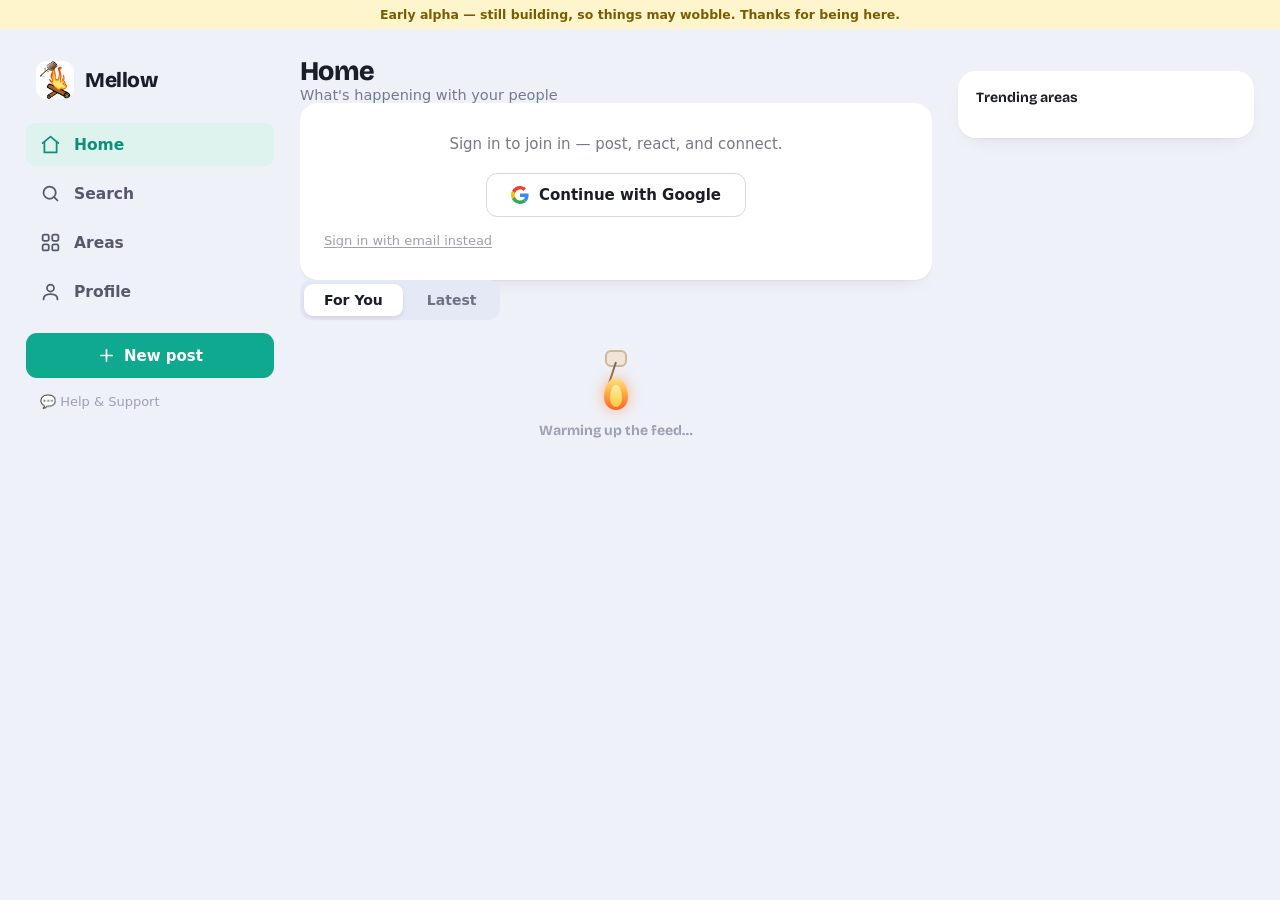
==== commit 470db8c2: "Support: replace Tally feedback with Featurebase portal link-out Drop the Tally embed and 'Send feed" ====
--- a/app/index.html
+++ b/app/index.html
@@ -3,9 +3,9 @@
   <meta charset="utf-8" />
   <meta name="viewport" content="width=device-width, initial-scale=1" />
   <title>Mellow</title>
-  <link rel="icon" href="logo.png" />
+  <link rel="icon" href="assets/logo.png" />
   <link rel="manifest" href="manifest.webmanifest" />
-  <link rel="apple-touch-icon" href="icon-192.png" />
+  <link rel="apple-touch-icon" href="assets/icon-192.png" />
   <script>if('serviceWorker' in navigator){window.addEventListener('load',function(){navigator.serviceWorker.register('sw.js').catch(function(){});});}</script>
   <meta name="description" content="Social media that's actually on your side — a friendlier, safer place to be online." />
   <meta name="theme-color" content="#0ea98f" />
@@ -15,18 +15,16 @@
   <meta property="og:title" content="Mellow" />
   <meta property="og:description" content="Social media that's actually on your side — a friendlier, safer place to be online." />
   <meta property="og:url" content="https://cooldude1259.github.io/my-social-media/app/index.html" />
-  <meta property="og:image" content="https://cooldude1259.github.io/my-social-media/app/logo.png" />
+  <meta property="og:image" content="https://cooldude1259.github.io/my-social-media/app/assets/logo.png" />
   <meta property="og:image:alt" content="Mellow" />
   <meta name="twitter:card" content="summary_large_image" />
   <meta name="twitter:title" content="Mellow" />
   <meta name="twitter:description" content="Social media that's actually on your side — a friendlier, safer place to be online." />
-  <meta name="twitter:image" content="https://cooldude1259.github.io/my-social-media/app/logo.png" />
+  <meta name="twitter:image" content="https://cooldude1259.github.io/my-social-media/app/assets/logo.png" />
   <link rel="preconnect" href="https://fonts.googleapis.com">
   <link rel="preconnect" href="https://fonts.gstatic.com" crossorigin>
   <link href="https://fonts.googleapis.com/css2?family=Bricolage+Grotesque:opsz,wght@12..96,500;12..96,600;12..96,700;12..96,800&family=Hanken+Grotesque:wght@400;500;600;700&display=swap" rel="stylesheet">
   <link rel="stylesheet" href="styles.css" />
-  <!-- Tally feedback form (popup embed) -->
-  <script async src="https://tally.so/widgets/embed.js"></script>
   <!-- Theme helpers: defined inline (no module/Supabase deps) so they are
        always callable from the console — applyTheme/setActiveStyle/etc. -->
   <script>
@@ -99,15 +97,16 @@
 <body>
   <div id="toast"></div>
   <button id="motionOffBtn" data-act="motion-off">🎢 Turn off more motion</button>
+  <button id="shredGuiBtn" data-act="shred-gui">🪓 Shred GUI</button>
   <div id="tadcOverlay" aria-hidden="true"></div>
-  <img id="tadcLeft" class="tadc-corner tadc-left" src="scene.avif" alt="" aria-hidden="true" onerror="this.remove()" />
-  <img id="tadcRight" class="tadc-corner tadc-right" src="pomni.avif" alt="" aria-hidden="true" onerror="this.remove()" />
+  <img id="tadcLeft" class="tadc-corner tadc-left" src="assets/scene.avif" alt="" aria-hidden="true" onerror="this.remove()" />
+  <img id="tadcRight" class="tadc-corner tadc-right" src="assets/pomni.avif" alt="" aria-hidden="true" onerror="this.remove()" />
   <div class="alpha-banner">Early alpha — still building, so things may wobble. Thanks for being here.</div>
 
   <!-- Mobile top bar -->
   <div class="mobile-top-bar">
     <div class="brand" style="padding:0">
-      <div class="logo-mark" style="width:32px;height:32px;font-size:17px;border-radius:9px"><img src="logo.png" alt="Mellow" onerror="this.replaceWith(document.createTextNode('M'))"></div>
+      <div class="logo-mark" style="width:32px;height:32px;font-size:17px;border-radius:9px"><img src="assets/logo.png" alt="Mellow" onerror="this.replaceWith(document.createTextNode('M'))"></div>
       <div class="brand-name" style="font-size:18px">Mellow</div>
     </div>
     <span class="av hidden" id="mobileAvatar" style="width:32px;height:32px;font-size:13px;background:var(--primary);cursor:pointer"></span>
@@ -117,7 +116,7 @@
     <!-- Sidebar -->
     <aside class="sidebar">
       <div class="brand">
-        <div class="logo-mark"><img src="logo.png" alt="Mellow" onerror="this.replaceWith(document.createTextNode('M'))"></div>
+        <div class="logo-mark"><img src="assets/logo.png" alt="Mellow" onerror="this.replaceWith(document.createTextNode('M'))"></div>
         <div class="brand-name">Mellow</div>
       </div>
       <button class="nav-item active" id="navHome" data-screen="home">
@@ -147,7 +146,7 @@
           <div class="me-sub">You</div>
         </div>
       </div>
-      <button class="signout-btn" data-act="feedback">💬 Send feedback</button>
+      <button class="signout-btn" data-act="support">💬 Help &amp; Support</button>
       <button class="signout-btn hidden" id="signOutBtn">Sign out</button>
       <!-- kept hidden for JS compat -->
       <button class="hidden" id="myReportsBtn"></button>
@@ -262,7 +261,7 @@
     <aside class="right-rail">
       <div id="railAnnouncement"></div>
       <div class="rail-card">
-        <img class="rail-gif" src="trending.gif" alt="" aria-hidden="true" onerror="this.remove()" />
+        <img class="rail-gif" src="assets/trending.gif" alt="" aria-hidden="true" onerror="this.remove()" />
         <p class="rail-title">Trending areas</p>
         <div id="railAreas"></div>
       </div>
@@ -346,6 +345,33 @@
           </div>
           <span class="switch"><input type="checkbox" id="tadcToggle" /><span class="switch-track"></span></span>
         </label>
+        <div class="settings-experiments hidden" id="experimentSettings">
+          <div class="section-label">Experimental buttons</div>
+          <label class="setting-row">
+            <div class="setting-text">
+              <div class="setting-title">More motion button position</div>
+              <div class="setting-sub">Move the motion escape button to a different corner.</div>
+            </div>
+            <select class="setting-select" id="motionBtnDock">
+              <option value="top-right">Top right</option>
+              <option value="top-left">Top left</option>
+              <option value="bottom-right">Bottom right</option>
+              <option value="bottom-left">Bottom left</option>
+            </select>
+          </label>
+          <label class="setting-row">
+            <div class="setting-text">
+              <div class="setting-title">Shred GUI button position</div>
+              <div class="setting-sub">Choose where the experimental GUI shredder floats.</div>
+            </div>
+            <select class="setting-select" id="shredBtnDock">
+              <option value="bottom-left">Bottom left</option>
+              <option value="top-left">Top left</option>
+              <option value="bottom-right">Bottom right</option>
+              <option value="top-right">Top right</option>
+            </select>
+          </label>
+        </div>
       </div>
       <div class="modal-footer">
         <button class="btn-primary-modal" data-act="close-settings">Done</button>
@@ -353,6 +379,7 @@
     </div>
   </div>
 
+  <script>if(new URLSearchParams(location.search).has('debug')){var d=document.createElement('script');d.src='debug.js';document.head.appendChild(d);}</script>
   <script type="module" src="script.js"></script>
 </body>
 </html>
--- a/app/styles.css
+++ b/app/styles.css
@@ -355,6 +355,9 @@
 .setting-text{flex:1}
 .setting-title{font-weight:700;font-size:15px;color:var(--text)}
 .setting-sub{font-size:13px;color:var(--text-muted);line-height:1.45;margin-top:3px}
+.setting-select{appearance:none;background:var(--surface);border:1px solid var(--border-strong);border-radius:10px;color:var(--text);font-family:var(--font-body);font-size:14px;font-weight:600;min-width:138px;padding:10px 12px;cursor:pointer;box-shadow:0 1px 2px rgba(27,29,40,.04)}
+.setting-select:focus{outline:none;border-color:var(--primary)}
+.settings-experiments{display:flex;flex-direction:column;gap:14px;padding-top:14px;margin-top:10px;border-top:1px solid var(--border)}
 .switch{position:relative;flex:0 0 auto;width:46px;height:27px}
 .switch input{position:absolute;opacity:0;width:100%;height:100%;margin:0;cursor:pointer}
 .switch-track{position:absolute;inset:0;background:var(--border-strong);border-radius:999px;transition:background var(--t)}
@@ -363,8 +366,16 @@
 .switch input:checked + .switch-track::after{transform:translateX(19px)}
 
 /* "Turn off more motion" escape button — only visible in more-motion mode */
-#motionOffBtn{display:none;position:fixed;top:12px;right:12px;z-index:9998;background:var(--surface);color:var(--text);border:1px solid var(--border-strong);border-radius:var(--radius-pill);font-family:var(--font-body);font-weight:700;font-size:13px;padding:9px 15px;cursor:pointer;box-shadow:0 6px 18px -6px rgba(27,29,40,.3)}
+#motionOffBtn,#shredGuiBtn{position:fixed;z-index:9998;border-radius:var(--radius-pill);font-family:var(--font-body);font-weight:700;font-size:13px;padding:9px 15px;cursor:pointer;box-shadow:0 6px 18px -6px rgba(27,29,40,.3);transition:transform var(--t) var(--ease-squish),background var(--t),color var(--t),border-color var(--t),box-shadow var(--t)}
+#motionOffBtn{display:none;background:var(--surface);color:var(--text);border:1px solid var(--border-strong)}
 html.motion-more #motionOffBtn{display:inline-flex;align-items:center;gap:6px}
+#shredGuiBtn{display:none;background:rgba(255,77,109,.12);color:var(--danger);border:1px solid rgba(255,77,109,.28)}
+html.experiments #shredGuiBtn{display:inline-flex;align-items:center;gap:6px}
+#motionOffBtn[data-dock="top-right"],#shredGuiBtn[data-dock="top-right"]{top:12px;right:12px;bottom:auto;left:auto}
+#motionOffBtn[data-dock="top-left"],#shredGuiBtn[data-dock="top-left"]{top:12px;left:12px;bottom:auto;right:auto}
+#motionOffBtn[data-dock="bottom-right"],#shredGuiBtn[data-dock="bottom-right"]{bottom:12px;right:12px;top:auto;left:auto}
+#motionOffBtn[data-dock="bottom-left"],#shredGuiBtn[data-dock="bottom-left"]{bottom:12px;left:12px;top:auto;right:auto}
+#motionOffBtn:active,#shredGuiBtn:active{transform:scale(.94)}
 
 /* Extra playful animation, only when "more motion" is opted in */
 html.motion-more .logo-mark{animation:mm-bob 2.4s var(--ease-soft) infinite}
@@ -377,6 +388,21 @@
 @keyframes mm-pop{0%{transform:scale(1)}40%{transform:scale(1.4)}100%{transform:scale(1)}}
 @keyframes mm-nudge{0%,100%{transform:translateX(0)}50%{transform:translateX(3px)}}
 
+/* Shredder delete flourish (more-motion) */
+.shred-stage{position:fixed;z-index:1450;pointer-events:none;overflow:visible}
+.shred-strip{position:absolute;left:0;top:0;overflow:hidden;will-change:transform,opacity;animation:shred-fall .82s cubic-bezier(.4,0,.7,1) forwards}
+@keyframes shred-fall{0%{transform:translateY(0) rotate(0)}100%{transform:translateY(var(--fall,110px)) rotate(var(--rot,0));opacity:0}}
+.shred-machine{position:absolute;left:-5px;right:-5px;top:-15px;height:28px;background:linear-gradient(#3b414d,#20242c);border-radius:6px;box-shadow:0 5px 16px rgba(0,0,0,.4);opacity:0;animation:shred-machine .16s ease forwards}
+.shred-machine::before{content:"";position:absolute;left:9px;right:9px;top:9px;height:4px;background:#0a0c10;border-radius:3px}
+.shred-machine::after{content:"";position:absolute;left:9px;right:9px;top:15px;height:8px;background:repeating-linear-gradient(90deg,#cfd3db 0 4px,transparent 4px 9px);clip-path:polygon(0 0,4% 100%,8% 0,12% 100%,16% 0,20% 100%,24% 0,28% 100%,32% 0,36% 100%,40% 0,44% 100%,48% 0,52% 100%,56% 0,60% 100%,64% 0,68% 100%,72% 0,76% 100%,80% 0,84% 100%,88% 0,92% 100%,96% 0,100% 100%,100% 0,0 0)}
+@keyframes shred-machine{to{opacity:1}}
+.gui-shred-stage{position:fixed;z-index:1490;pointer-events:none;overflow:visible}
+.gui-shred-strip{position:absolute;left:0;top:0;overflow:hidden;animation:gui-shred-fall .95s cubic-bezier(.4,0,.7,1) forwards;will-change:transform,opacity}
+@keyframes gui-shred-fall{0%{transform:translateY(0) rotate(0);opacity:1}100%{transform:translateY(var(--fall,320px)) rotate(var(--rot,0));opacity:0}}
+.gui-shred-machine{position:absolute;left:-6px;right:-6px;top:-16px;height:30px;background:linear-gradient(#3b414d,#20242c);border-radius:6px;box-shadow:0 6px 18px rgba(0,0,0,.45);opacity:0;animation:shred-machine .18s ease forwards}
+.gui-shred-machine::before{content:"";position:absolute;left:10px;right:10px;top:10px;height:4px;background:#0a0c10;border-radius:3px}
+.gui-shred-machine::after{content:"";position:absolute;left:10px;right:10px;top:16px;height:9px;background:repeating-linear-gradient(90deg,#cfd3db 0 4px,transparent 4px 9px)}
+
 /* Mellow loader — a little campfire toasting a marshmallow */
 .mellow-loader{display:flex;flex-direction:column;align-items:center;gap:12px;padding:30px 0}
 .ml-stage{position:relative;width:64px;height:60px}
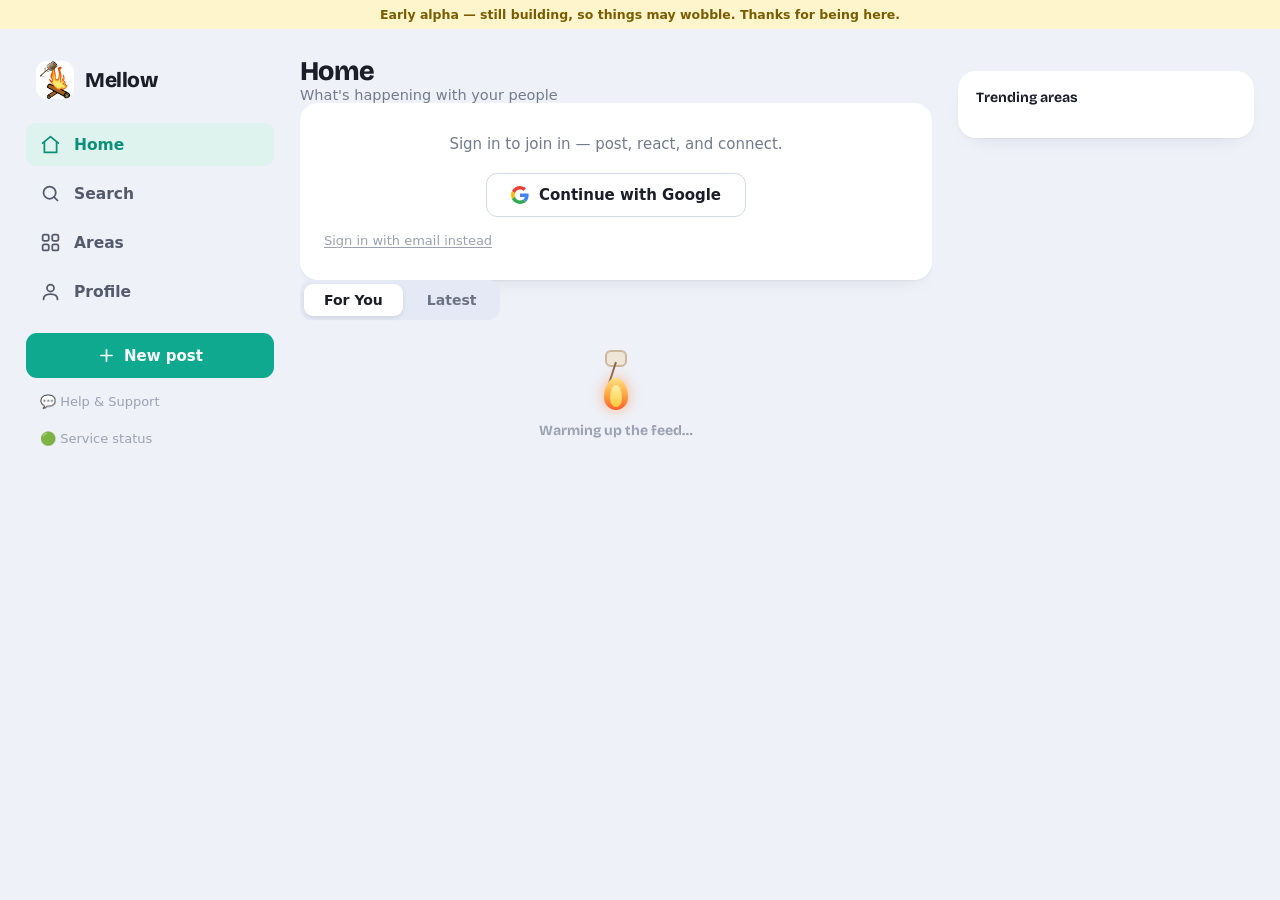
==== commit 8c09bd65: "Add Service status link (Instatus) to the sidebar Co-Authored-By: Claude Opus 4.8 <noreply@anthropic" ====
--- a/app/index.html
+++ b/app/index.html
@@ -147,6 +147,7 @@
         </div>
       </div>
       <button class="signout-btn" data-act="support">💬 Help &amp; Support</button>
+      <button class="signout-btn" data-act="status">🟢 Service status</button>
       <button class="signout-btn hidden" id="signOutBtn">Sign out</button>
       <!-- kept hidden for JS compat -->
       <button class="hidden" id="myReportsBtn"></button>
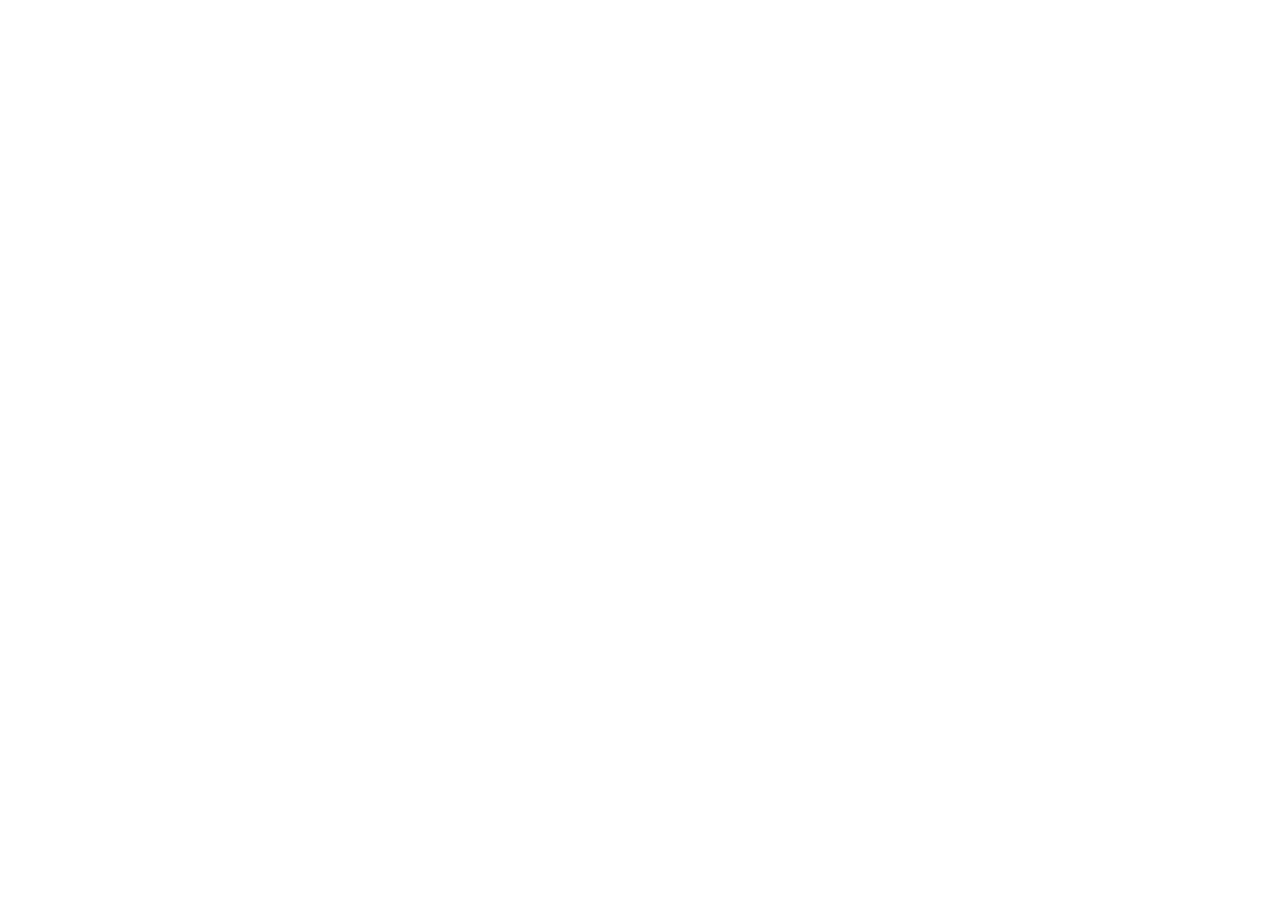
==== commit 143e79cc: "Update index.html" ====
--- a/app/index.html
+++ b/app/index.html
@@ -1,5 +1,10 @@
 <html>
 <head>
+  <style>
+    body {
+      display: none;
+    }
+  </style>
   <meta charset="utf-8" />
   <meta name="viewport" content="width=device-width, initial-scale=1" />
   <title>Mellow</title>
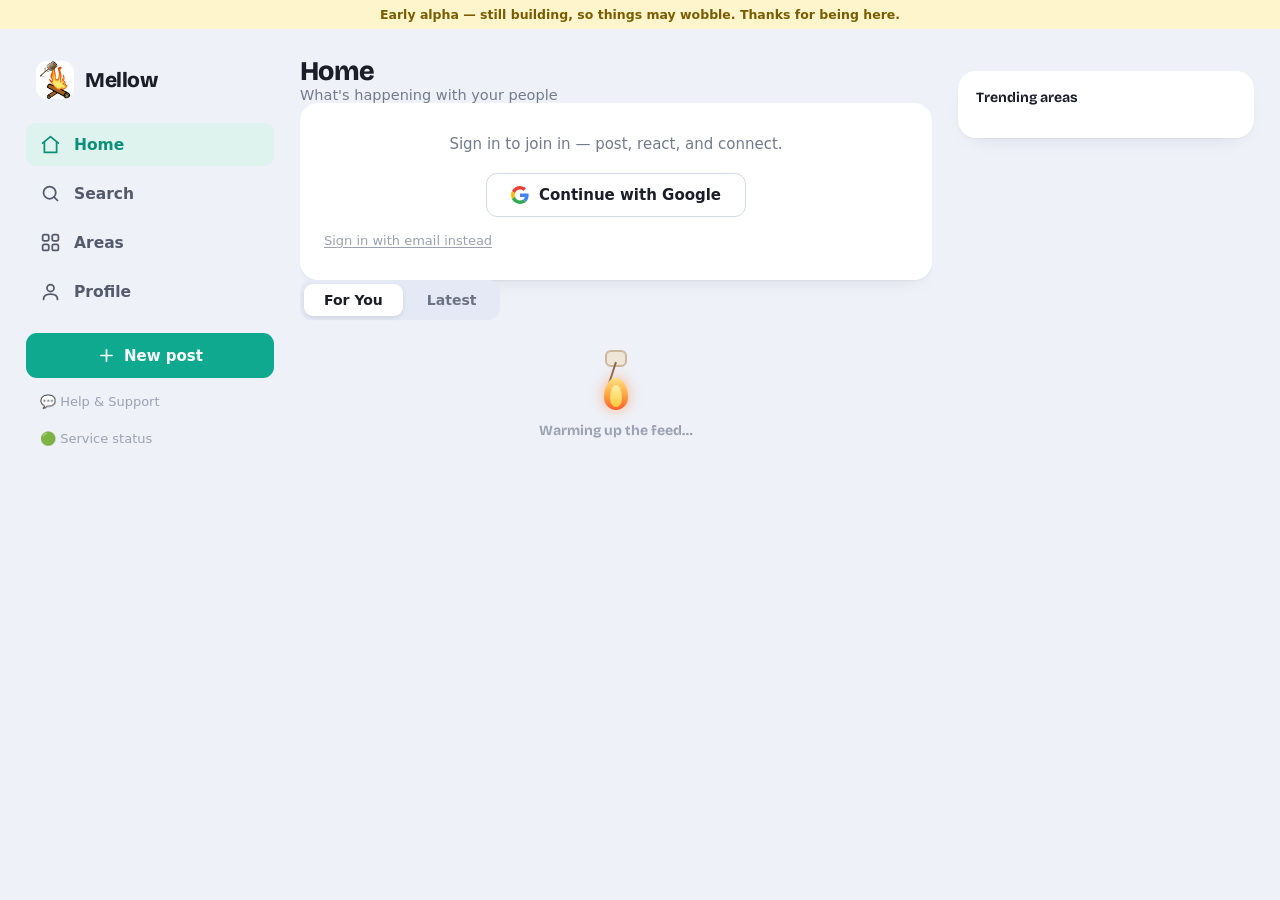
==== commit 7066803f: "Update index.html" ====
--- a/app/index.html
+++ b/app/index.html
@@ -1,10 +1,5 @@
 <html>
 <head>
-  <style>
-    body {
-      display: none;
-    }
-  </style>
   <meta charset="utf-8" />
   <meta name="viewport" content="width=device-width, initial-scale=1" />
   <title>Mellow</title>
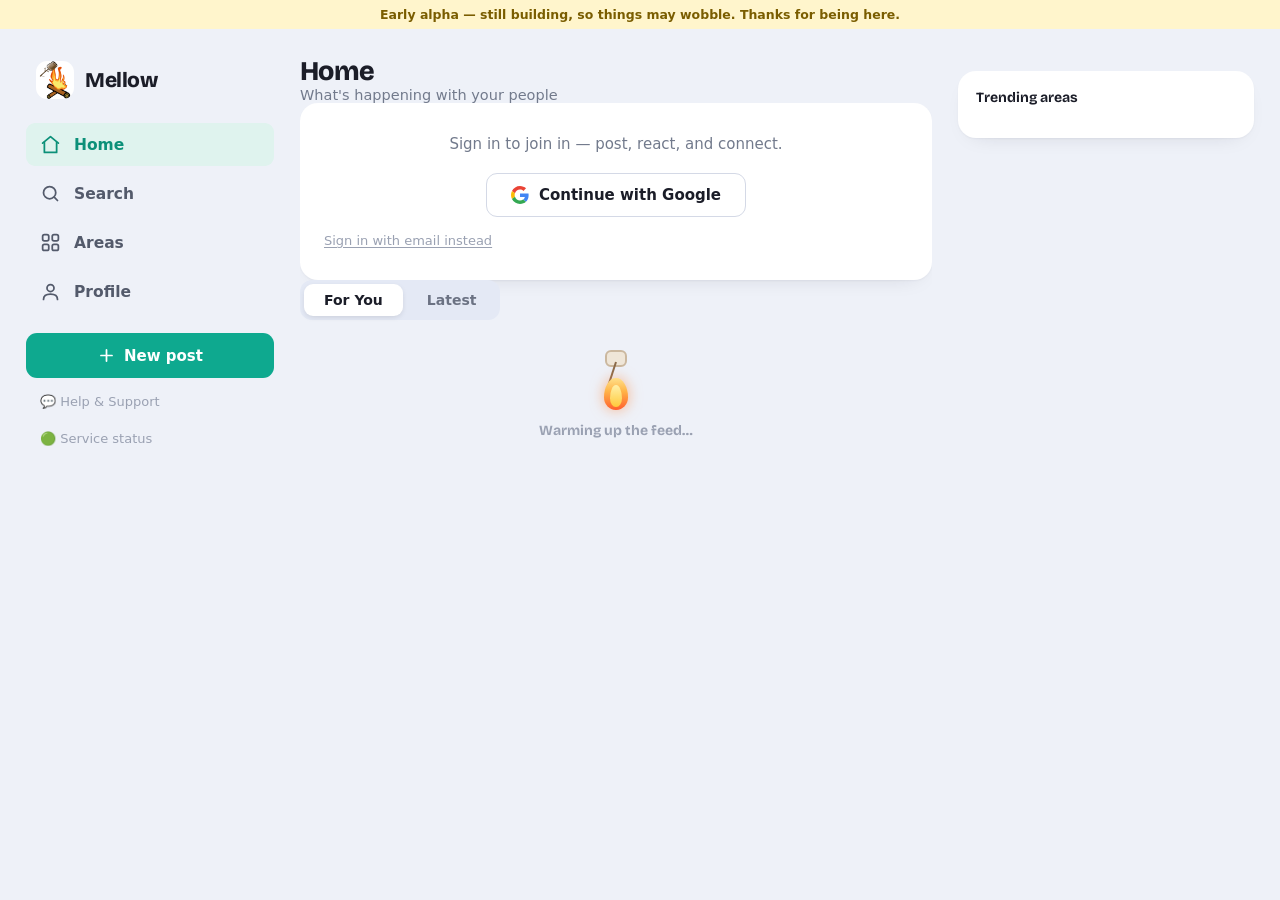
==== commit 3d134392: "feat(i18n): add Crowdin sync and client locale prototype Co-authored-by: Cooldude1259 <167043511+Coo" ====
--- a/app/index.html
+++ b/app/index.html
@@ -121,34 +121,34 @@
       </div>
       <button class="nav-item active" id="navHome" data-screen="home">
         <svg viewBox="0 0 24 24" fill="none" stroke="currentColor" stroke-width="2" stroke-linecap="round" stroke-linejoin="round"><path d="M3 10.5 12 3l9 7.5"/><path d="M5 9.5V21h14V9.5"/></svg>
-        Home
+        <span data-i18n="nav.home">Home</span>
       </button>
       <button class="nav-item" id="navSearch" data-screen="search">
         <svg viewBox="0 0 24 24" fill="none" stroke="currentColor" stroke-width="2" stroke-linecap="round" stroke-linejoin="round"><circle cx="11" cy="11" r="7"/><path d="m20 20-3.2-3.2"/></svg>
-        Search
+        <span data-i18n="nav.search">Search</span>
       </button>
       <button class="nav-item" id="navAreas" data-screen="areas">
         <svg viewBox="0 0 24 24" fill="none" stroke="currentColor" stroke-width="2" stroke-linecap="round" stroke-linejoin="round"><rect x="3" y="3" width="7" height="7" rx="2"/><rect x="14" y="3" width="7" height="7" rx="2"/><rect x="3" y="14" width="7" height="7" rx="2"/><rect x="14" y="14" width="7" height="7" rx="2"/></svg>
-        Areas
+        <span data-i18n="nav.areas">Areas</span>
       </button>
       <button class="nav-item" id="navProfile" data-screen="profile">
         <svg viewBox="0 0 24 24" fill="none" stroke="currentColor" stroke-width="2" stroke-linecap="round" stroke-linejoin="round"><circle cx="12" cy="8" r="4"/><path d="M4 21c0-4 3.6-6 8-6s8 2 8 6"/></svg>
-        Profile
+        <span data-i18n="nav.profile">Profile</span>
       </button>
       <button class="new-post-btn" id="sidebarNewPost">
         <svg viewBox="0 0 24 24" fill="none" stroke="currentColor" stroke-width="2.2" stroke-linecap="round"><path d="M12 5v14M5 12h14"/></svg>
-        New post
+        <span data-i18n="nav.new_post">New post</span>
       </button>
       <div class="me-row hidden" id="sidebarMe">
         <span class="av" id="sidebarAvatar" style="width:38px;height:38px;font-size:15px;background:var(--primary)"></span>
         <div>
           <div class="me-name" id="sidebarName"></div>
-          <div class="me-sub">You</div>
-        </div>
-      </div>
-      <button class="signout-btn" data-act="support">💬 Help &amp; Support</button>
-      <button class="signout-btn" data-act="status">🟢 Service status</button>
-      <button class="signout-btn hidden" id="signOutBtn">Sign out</button>
+          <div class="me-sub" data-i18n="common.you">You</div>
+        </div>
+      </div>
+      <button class="signout-btn" data-act="support">💬 <span data-i18n="support.help">Help &amp; Support</span></button>
+      <button class="signout-btn" data-act="status">🟢 <span data-i18n="support.status">Service status</span></button>
+      <button class="signout-btn hidden" id="signOutBtn" data-i18n="nav.sign_out">Sign out</button>
       <!-- kept hidden for JS compat -->
       <button class="hidden" id="myReportsBtn"></button>
       <button class="hidden" id="authUser"></button>
@@ -161,14 +161,14 @@
       <!-- Home screen -->
       <div id="homeView">
         <div>
-          <div class="page-head"><h1>Home</h1></div>
-          <p class="page-sub">What's happening with your people</p>
+          <div class="page-head"><h1 data-i18n="home.title">Home</h1></div>
+          <p class="page-sub" data-i18n="home.subtitle">What's happening with your people</p>
         </div>
         <div class="chips hidden" id="areaStrip"></div>
         <div id="announcements"></div>
 
         <div class="signin-card" id="signinPrompt">
-          <p>Sign in to join in — post, react, and connect.</p>
+          <p data-i18n="auth.sign_in_prompt">Sign in to join in — post, react, and connect.</p>
           <button class="btn-google" id="signInBtn">
             <svg viewBox="0 0 48 48" aria-hidden="true">
               <path fill="#EA4335" d="M24 9.5c3.54 0 6.71 1.22 9.21 3.6l6.85-6.85C35.9 2.38 30.47 0 24 0 14.62 0 6.51 5.38 2.56 13.22l7.98 6.19C12.43 13.72 17.74 9.5 24 9.5z"/>
@@ -176,69 +176,69 @@
               <path fill="#FBBC05" d="M10.53 28.59c-.48-1.45-.76-2.99-.76-4.59s.27-3.14.76-4.59l-7.98-6.19C.92 16.46 0 20.12 0 24c0 3.88.92 7.54 2.56 10.78l7.97-6.19z"/>
               <path fill="#34A853" d="M24 48c6.48 0 11.93-2.13 15.89-5.81l-7.73-6c-2.15 1.45-4.92 2.3-8.16 2.3-6.26 0-11.57-4.22-13.47-9.91l-7.98 6.19C6.51 42.62 14.62 48 24 48z"/>
             </svg>
-            Continue with Google
+            <span data-i18n="auth.sign_in_google">Continue with Google</span>
           </button>
-          <button class="email-auth-toggle" id="emailAuthToggle">Sign in with email instead</button>
+          <button class="email-auth-toggle" id="emailAuthToggle" data-i18n="auth.sign_in_email_toggle">Sign in with email instead</button>
           <div class="email-auth-form" id="emailAuthForm">
-            <input type="email" id="emailAuthEmail" placeholder="Email" autocomplete="email" />
-            <input type="password" id="emailAuthPassword" placeholder="Password" autocomplete="current-password" />
-            <button type="button" class="btn-email" id="emailAuthSubmit">Sign in</button>
+            <input type="email" id="emailAuthEmail" placeholder="Email" autocomplete="email" data-i18n-placeholder="auth.email" />
+            <input type="password" id="emailAuthPassword" placeholder="Password" autocomplete="current-password" data-i18n-placeholder="auth.password" />
+            <button type="button" class="btn-email" id="emailAuthSubmit" data-i18n="auth.sign_in">Sign in</button>
             <div class="email-auth-err" id="emailAuthErr"></div>
           </div>
         </div>
 
         <div class="post-prompt hidden" id="postPrompt">
           <span class="av" id="promptAvatar" style="width:40px;height:40px;font-size:16px;background:var(--primary)"></span>
-          <div class="post-prompt-fake">Share something with your people…</div>
-          <button class="post-prompt-btn" id="postPromptBtn">Post</button>
+          <div class="post-prompt-fake" data-i18n="home.post_prompt">Share something with your people…</div>
+          <button class="post-prompt-btn" id="postPromptBtn" data-i18n="home.post_button">Post</button>
         </div>
 
         <form class="composer-card hidden" id="composer">
           <div class="composer-row">
             <span class="av" id="composerAvatar" style="width:40px;height:40px;font-size:16px;background:var(--primary)"></span>
-            <input class="composer-title-input" id="title" type="text" maxlength="200" placeholder="Add a title (optional)" />
-          </div>
-          <textarea class="composer-body-input" id="content" rows="3" maxlength="4000" placeholder="What do you want to share?"></textarea>
+            <input class="composer-title-input" id="title" type="text" maxlength="200" placeholder="Add a title (optional)" data-i18n-placeholder="composer.title_placeholder" />
+          </div>
+          <textarea class="composer-body-input" id="content" rows="3" maxlength="4000" placeholder="What do you want to share?" data-i18n-placeholder="composer.body_placeholder"></textarea>
           <div class="composer-bar">
             <div class="area-picks" id="areaPicks"></div>
-            <button type="submit" class="composer-submit" id="postBtn">Post</button>
+            <button type="submit" class="composer-submit" id="postBtn" data-i18n="home.post_button">Post</button>
           </div>
           <div class="status-msg" id="status"></div>
         </form>
 
         <div class="feed-tabs" id="feedToggle">
-          <button class="feed-tab active" id="tabForYou">For You</button>
-          <button class="feed-tab" id="tabLatest">Latest</button>
+          <button class="feed-tab active" id="tabForYou" data-i18n="feed.for_you">For You</button>
+          <button class="feed-tab" id="tabLatest" data-i18n="feed.latest">Latest</button>
           <video id="tabTransition" class="tab-transition" muted playsinline preload="auto" aria-hidden="true"></video>
         </div>
 
-        <div id="posts"><div class="mellow-loader"><div class="ml-stage"><span class="ml-marsh"></span><span class="ml-stick"></span><span class="ml-flame"></span></div><div class="ml-label">Warming up the feed…</div></div></div>
+        <div id="posts"><div class="mellow-loader"><div class="ml-stage"><span class="ml-marsh"></span><span class="ml-stick"></span><span class="ml-flame"></span></div><div class="ml-label" data-i18n="feed.loading">Warming up the feed…</div></div></div>
       </div>
 
       <!-- Search screen -->
       <div id="searchView" class="hidden">
         <div>
-          <div class="page-head"><h1>Search</h1></div>
-          <p class="page-sub">Find posts and people</p>
+          <div class="page-head"><h1 data-i18n="search.title">Search</h1></div>
+          <p class="page-sub" data-i18n="search.subtitle">Find posts and people</p>
         </div>
         <div class="searchbox">
           <svg viewBox="0 0 24 24" fill="none" stroke="currentColor" stroke-width="2" stroke-linecap="round" stroke-linejoin="round"><circle cx="11" cy="11" r="7"/><path d="m20 20-3.2-3.2"/></svg>
-          <input id="searchInput" type="text" placeholder="Search posts and people…" autocomplete="off" />
+          <input id="searchInput" type="text" placeholder="Search posts and people…" autocomplete="off" data-i18n-placeholder="search.placeholder" />
           <button class="search-clear-btn hidden" id="searchClear">×</button>
         </div>
         <!-- hidden legacy refs -->
         <div class="hidden" id="searchBar"></div>
-        <div id="searchResults"><p class="empty">Start typing to search…</p></div>
+        <div id="searchResults"><p class="empty" data-i18n="search.start_typing">Start typing to search…</p></div>
       </div>
 
       <!-- Areas screen -->
       <div id="areasView" class="hidden">
         <div>
-          <div class="page-head"><h1>Areas</h1></div>
-          <p class="page-sub">Jump into a corner of the community</p>
+          <div class="page-head"><h1 data-i18n="areas.title">Areas</h1></div>
+          <p class="page-sub" data-i18n="areas.subtitle">Jump into a corner of the community</p>
         </div>
         <div class="areas-grid" id="areasGrid"></div>
-        <button class="suggest-area-btn-big" id="suggestAreaTrigger" style="margin-top:14px">+ Suggest an area</button>
+        <button class="suggest-area-btn-big" id="suggestAreaTrigger" style="margin-top:14px" data-i18n="areas.suggest">+ Suggest an area</button>
       </div>
 
       <!-- Profile screen -->
@@ -273,22 +273,22 @@
   <nav class="mobile-tabbar">
     <button class="tab-item active" data-screen="home">
       <svg viewBox="0 0 24 24" fill="none" stroke="currentColor" stroke-width="2" stroke-linecap="round" stroke-linejoin="round"><path d="M3 10.5 12 3l9 7.5"/><path d="M5 9.5V21h14V9.5"/></svg>
-      Home
+    <span data-i18n="nav.home">Home</span>
     </button>
     <button class="tab-item" data-screen="search">
       <svg viewBox="0 0 24 24" fill="none" stroke="currentColor" stroke-width="2" stroke-linecap="round" stroke-linejoin="round"><circle cx="11" cy="11" r="7"/><path d="m20 20-3.2-3.2"/></svg>
-      Search
+    <span data-i18n="nav.search">Search</span>
     </button>
     <button class="fab-tab" id="fabNewPost">
       <svg viewBox="0 0 24 24" fill="none" stroke="currentColor" stroke-width="2.4" stroke-linecap="round"><path d="M12 5v14M5 12h14"/></svg>
     </button>
     <button class="tab-item" data-screen="areas">
       <svg viewBox="0 0 24 24" fill="none" stroke="currentColor" stroke-width="2" stroke-linecap="round" stroke-linejoin="round"><rect x="3" y="3" width="7" height="7" rx="2"/><rect x="14" y="3" width="7" height="7" rx="2"/><rect x="3" y="14" width="7" height="7" rx="2"/><rect x="14" y="14" width="7" height="7" rx="2"/></svg>
-      Areas
+    <span data-i18n="nav.areas">Areas</span>
     </button>
     <button class="tab-item" data-screen="profile">
       <svg viewBox="0 0 24 24" fill="none" stroke="currentColor" stroke-width="2" stroke-linecap="round" stroke-linejoin="round"><circle cx="12" cy="8" r="4"/><path d="M4 21c0-4 3.6-6 8-6s8 2 8 6"/></svg>
-      Profile
+    <span data-i18n="nav.profile">Profile</span>
     </button>
   </nav>
 
@@ -332,6 +332,26 @@
       <button class="modal-close" data-act="close-settings">×</button>
       <div class="modal-header">⚙️ Settings</div>
       <div class="modal-body">
+        <label class="setting-row">
+          <div class="setting-text">
+            <div class="setting-title" data-i18n="settings.language_title">Language</div>
+            <div class="setting-sub" data-i18n="settings.language_sub">Choose your app language.</div>
+          </div>
+          <select class="setting-select" id="languageSelect">
+            <option value="en-AU">English (Australia)</option>
+            <option value="fr">Français</option>
+            <option value="es-ES">Español (España)</option>
+            <option value="de">Deutsch</option>
+            <option value="el">Ελληνικά</option>
+            <option value="ga-IE">Gaeilge</option>
+            <option value="it">Italiano</option>
+            <option value="ja">日本語</option>
+            <option value="ko">한국어</option>
+            <option value="nl">Nederlands</option>
+            <option value="ru">Русский</option>
+            <option value="lol">LOLCAT</option>
+          </select>
+        </label>
         <label class="setting-row">
           <div class="setting-text">
             <div class="setting-title">Add more motion</div>
